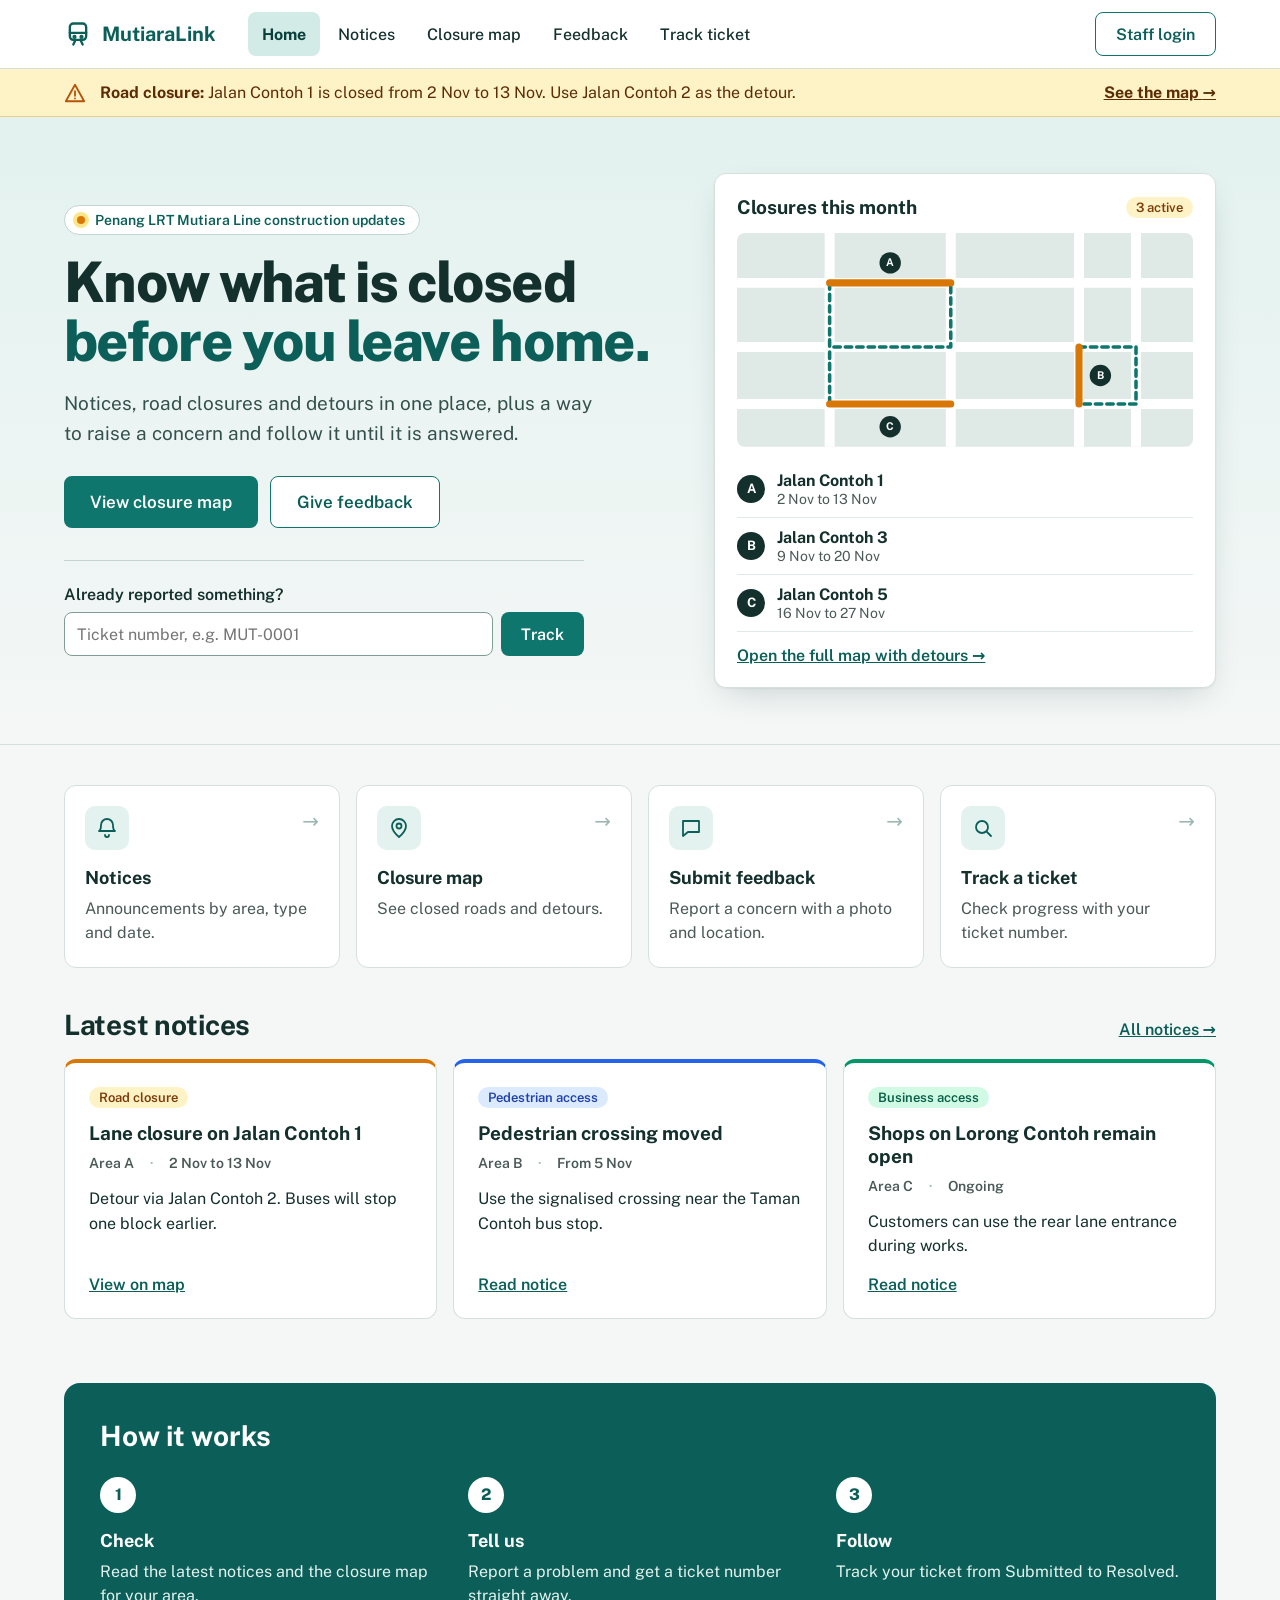
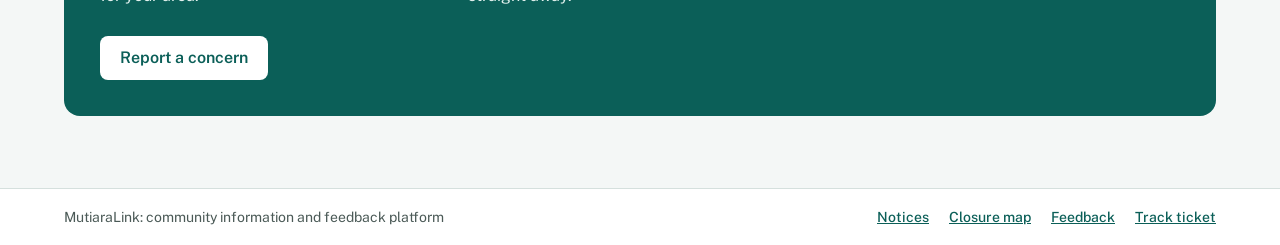
==== index.html @ e8b30cd2 "first commit" ====
<!doctype html>
<html lang="en">
<head>
<meta charset="utf-8">
<meta name="viewport" content="width=device-width, initial-scale=1">
<title>MutiaraLink Home</title>
<link rel="preconnect" href="https://fonts.googleapis.com">
<link href="https://fonts.googleapis.com/css2?family=Public+Sans:wght@400;500;600;700;800&display=swap" rel="stylesheet">
<link rel="stylesheet" href="css/style.css">
</head>
<body data-page="home">
<header class="top"><div class="bar">
<a class="brand" href="index.html"><svg width="28" height="28" viewBox="0 0 24 24" fill="none" stroke="#0b5f58" stroke-width="2" stroke-linecap="round" stroke-linejoin="round" aria-hidden="true"><rect x="5" y="3" width="14" height="14" rx="3"/><path d="M5 11h14"/><circle cx="9" cy="14.5" r=".8"/><circle cx="15" cy="14.5" r=".8"/><path d="M8 21l2-4M16 21l-2-4"/></svg><span>MutiaraLink</span></a>
<nav class="nav" aria-label="Main">
<a href="index.html" aria-current="page">Home</a>
<a href="notices.html">Notices</a>
<a href="map.html">Closure map</a>
<a href="feedback.html">Feedback</a>
<a href="track.html">Track ticket</a>
</nav>
<a class="btn ghost" href="dashboard.html">Staff login</a>
</div></header>

<div class="alert" role="region" aria-label="Urgent notice"><div class="wrap">
<svg class="alert-ico" width="22" height="22" viewBox="0 0 24 24" fill="none" stroke="currentColor" stroke-width="2" stroke-linecap="round" stroke-linejoin="round" aria-hidden="true"><path d="M12 3l10 18H2z"/><path d="M12 10v5M12 18v.01"/></svg>
<p><strong>Road closure:</strong> Jalan Contoh 1 is closed from 2 Nov to 13 Nov. Use Jalan Contoh 2 as the detour.</p>
<a href="map.html">See the map <span aria-hidden="true">→</span></a>
</div></div>

<section class="hero"><div class="wrap">
<div class="hero-text">
<p class="eyebrow"><span class="pulse" aria-hidden="true"></span>Penang LRT Mutiara Line construction updates</p>
<h1>Know what is closed <span>before you leave home.</span></h1>
<p class="lead">Notices, road closures and detours in one place, plus a way to raise a concern and follow it until it is answered.</p>
<div class="hero-cta">
<a class="btn lg" href="map.html">View closure map</a>
<a class="btn ghost lg" href="feedback.html">Give feedback</a>
</div>
<form class="qtrack" action="track.html" method="get">
<label for="q-tid">Already reported something?</label>
<div><input id="q-tid" name="tid" type="text" placeholder="Ticket number, e.g. MUT-0001" autocomplete="off"><button class="btn" type="submit">Track</button></div>
</form>
</div>

<aside class="card week" aria-labelledby="week-h">
<div class="week-head">
<h2 id="week-h">Closures this month</h2>
<span class="tag warn">3 active</span>
</div>
<svg viewBox="0 0 640 300" role="img" aria-label="Schematic map preview of three closed roads in Areas A, B and C" class="week-map">
<rect width="640" height="300" fill="#dfe9e6"/>
<path d="M0 70H640M0 160H640M0 240H640M130 0V300M300 0V300M480 0V300M560 0V300" stroke="#fff" stroke-width="14" fill="none"/>
<g fill="none" stroke-linecap="round" stroke-linejoin="round">
<path d="M130 70V160H300V70" stroke="#0f766e" stroke-width="5" stroke-dasharray="9 7"/>
<path d="M480 160H560V240H480" stroke="#0f766e" stroke-width="5" stroke-dasharray="9 7"/>
<path d="M130 240V160" stroke="#0f766e" stroke-width="5" stroke-dasharray="9 7"/>
<path d="M130 70H300M480 160V240M130 240H300" stroke="#d97706" stroke-width="10"/>
</g>
<g font-family="Public Sans, system-ui, sans-serif" font-size="15" font-weight="700" text-anchor="middle" fill="#fff">
<circle cx="215" cy="42" r="15" fill="#14302d"/><text x="215" y="47">A</text>
<circle cx="510" cy="200" r="15" fill="#14302d"/><text x="510" y="205">B</text>
<circle cx="215" cy="272" r="15" fill="#14302d"/><text x="215" y="277">C</text>
</g>
</svg>
<ul class="week-list">
<li><span class="area">A</span><span><strong>Jalan Contoh 1</strong><small>2 Nov to 13 Nov</small></span></li>
<li><span class="area">B</span><span><strong>Jalan Contoh 3</strong><small>9 Nov to 20 Nov</small></span></li>
<li><span class="area">C</span><span><strong>Jalan Contoh 5</strong><small>16 Nov to 27 Nov</small></span></li>
</ul>
<a class="week-link" href="map.html">Open the full map with detours <span aria-hidden="true">→</span></a>
</aside>
</div></section>

<section class="wrap quick" aria-label="Quick links">
<div class="grid4">
<a class="qcard" href="notices.html">
<span class="qico"><svg width="24" height="24" viewBox="0 0 24 24" fill="none" stroke="currentColor" stroke-width="1.8" stroke-linecap="round" stroke-linejoin="round" aria-hidden="true"><path d="M6 9a6 6 0 0112 0c0 5 2 6 2 6H4s2-1 2-6M10 19a2 2 0 004 0"/></svg></span>
<strong>Notices</strong>
<span>Announcements by area, type and date.</span>
<span class="go" aria-hidden="true">→</span>
</a>
<a class="qcard" href="map.html">
<span class="qico"><svg width="24" height="24" viewBox="0 0 24 24" fill="none" stroke="currentColor" stroke-width="1.8" stroke-linecap="round" stroke-linejoin="round" aria-hidden="true"><path d="M12 21s7-6 7-11a7 7 0 10-14 0c0 5 7 11 7 11z"/><circle cx="12" cy="10" r="2.5"/></svg></span>
<strong>Closure map</strong>
<span>See closed roads and detours.</span>
<span class="go" aria-hidden="true">→</span>
</a>
<a class="qcard" href="feedback.html">
<span class="qico"><svg width="24" height="24" viewBox="0 0 24 24" fill="none" stroke="currentColor" stroke-width="1.8" stroke-linecap="round" stroke-linejoin="round" aria-hidden="true"><path d="M4 5h16v11H9l-5 4z"/></svg></span>
<strong>Submit feedback</strong>
<span>Report a concern with a photo and location.</span>
<span class="go" aria-hidden="true">→</span>
</a>
<a class="qcard" href="track.html">
<span class="qico"><svg width="24" height="24" viewBox="0 0 24 24" fill="none" stroke="currentColor" stroke-width="1.8" stroke-linecap="round" stroke-linejoin="round" aria-hidden="true"><circle cx="11" cy="11" r="6"/><path d="M16 16l4 4"/></svg></span>
<strong>Track a ticket</strong>
<span>Check progress with your ticket number.</span>
<span class="go" aria-hidden="true">→</span>
</a>
</div>
</section>

<section class="wrap">
<div class="sec-head">
<h2>Latest notices</h2>
<a href="notices.html">All notices <span aria-hidden="true">→</span></a>
</div>
<div class="grid3">
<article class="card notice warn">
<span class="tag warn">Road closure</span>
<h3>Lane closure on Jalan Contoh 1</h3>
<p class="meta"><span>Area A</span><span>2 Nov to 13 Nov</span></p>
<p>Detour via Jalan Contoh 2. Buses will stop one block earlier.</p>
<a href="map.html">View on map</a>
</article>
<article class="card notice info">
<span class="tag info">Pedestrian access</span>
<h3>Pedestrian crossing moved</h3>
<p class="meta"><span>Area B</span><span>From 5 Nov</span></p>
<p>Use the signalised crossing near the Taman Contoh bus stop.</p>
<a href="notices.html">Read notice</a>
</article>
<article class="card notice ok">
<span class="tag ok">Business access</span>
<h3>Shops on Lorong Contoh remain open</h3>
<p class="meta"><span>Area C</span><span>Ongoing</span></p>
<p>Customers can use the rear lane entrance during works.</p>
<a href="notices.html">Read notice</a>
</article>
</div>
</section>

<section class="wrap">
<div class="how">
<h2>How it works</h2>
<ol>
<li><span class="num">1</span><strong>Check</strong><span>Read the latest notices and the closure map for your area.</span></li>
<li><span class="num">2</span><strong>Tell us</strong><span>Report a problem and get a ticket number straight away.</span></li>
<li><span class="num">3</span><strong>Follow</strong><span>Track your ticket from Submitted to Resolved.</span></li>
</ol>
<a class="btn light" href="feedback.html">Report a concern</a>
</div>
</section>

<footer class="foot"><div>
<span>MutiaraLink: community information and feedback platform</span>
<nav class="foot-nav" aria-label="Footer"><a href="notices.html">Notices</a><a href="map.html">Closure map</a><a href="feedback.html">Feedback</a><a href="track.html">Track ticket</a></nav>
</div></footer>
<script src="js/app.js"></script>
</body>
</html>
---- css/style.css ----
/* MutiaraLink prototype: shared styles (sample data only) */
body{margin:0;font-family:'Public Sans',system-ui,-apple-system,'Segoe UI',sans-serif;color:#14302d;background:#f4f7f6}
*{box-sizing:border-box}
a{color:#0b5f58}a:hover{color:#083f3b}
h1,h2,h3{line-height:1.2}

/* header and navigation */
.top{background:#fff;border-bottom:1px solid #d5e0dd}
.bar{max-width:1200px;margin:0 auto;padding:12px 24px;display:flex;flex-wrap:wrap;align-items:center;gap:8px 32px}
.brand{display:flex;align-items:center;gap:10px;font-weight:700;font-size:20px;color:#0b5f58;text-decoration:none}
.nav{display:flex;flex-wrap:wrap;gap:4px;flex:1}
.nav a{padding:0 14px;border-radius:8px;color:#14302d;text-decoration:none;font-weight:500;min-height:44px;display:inline-flex;align-items:center}
.nav a:hover{background:#e7f1ef}
.nav a[aria-current]{background:#d3ebe7;color:#083f3b;font-weight:700}

/* buttons */
.btn{display:inline-flex;align-items:center;justify-content:center;min-height:44px;padding:0 20px;border-radius:8px;background:#0f766e;color:#fff;font:inherit;font-weight:600;text-decoration:none;border:0;cursor:pointer}
.btn:hover{background:#0b5f58;color:#fff}
.btn.ghost{background:#fff;color:#0b5f58;border:1.5px solid #0f766e}
.btn.ghost:hover{background:#e7f1ef;color:#083f3b}

/* layout and cards */
.wrap{max-width:1200px;margin:0 auto;padding:32px 24px}
.card{background:#fff;border:1px solid #d5e0dd;border-radius:12px;padding:24px}
.grid4{display:grid;grid-template-columns:repeat(auto-fit,minmax(240px,1fr));gap:16px}
.grid3{display:grid;grid-template-columns:repeat(auto-fit,minmax(300px,1fr));gap:16px}
.grid2{display:grid;grid-template-columns:repeat(auto-fit,minmax(min(420px,100%),1fr));gap:16px}

/* tags */
.tag{display:inline-block;padding:3px 10px;border-radius:999px;font-size:13px;font-weight:600;white-space:nowrap}
.tag.warn{background:#fef3c7;color:#7c3a06}
.tag.info{background:#dbeafe;color:#1e40af}
.tag.ok{background:#d1fae5;color:#065f46}
.tag.grey{background:#e5e7eb;color:#1f2937}

/* filter chips and list items */
.chip{min-height:44px;padding:0 18px;border-radius:999px;border:1.5px solid #9db8b3;background:#fff;color:#14302d;font:inherit;font-weight:500;cursor:pointer}
.chip:hover{background:#e7f1ef}
.chip.on{background:#0f766e;border-color:#0f766e;color:#fff;font-weight:600}
.item{display:flex;flex-direction:column;gap:2px;text-align:left;width:100%;min-height:44px;padding:12px 14px;border-radius:10px;border:1.5px solid #c3d4d0;background:#fff;color:#14302d;font:inherit;cursor:pointer}
.item:hover{background:#eef6f4}
.item.on{border-color:#0f766e;background:#e3f2ef;box-shadow:inset 4px 0 0 #0f766e}

/* forms */
.row{display:flex;flex-wrap:wrap;gap:16px}
.field{display:flex;flex-direction:column;gap:6px;flex:1 1 240px;min-width:0}
.field label{font-weight:600}
.field input,.field select,.field textarea{width:100%;min-height:44px;padding:10px 12px;border:1.5px solid #7f9c97;border-radius:8px;background:#fff;color:#14302d;font:inherit}
.field textarea{min-height:130px;resize:vertical}
.field input:focus,.field select:focus,.field textarea:focus{outline:3px solid #99d5cd;border-color:#0f766e}
.hint{font-size:14px;color:#4b5a57}

/* ticket progress */
.step{flex:1 1 150px;min-width:0;display:flex;flex-direction:column;gap:10px}
.step .line{display:flex;align-items:center}
.step .rule{flex:1;height:4px;background:#0f766e;border-radius:2px}
.step .rule.off{background:#c3d4d0}
.dot{flex:none;width:32px;height:32px;border-radius:50%;display:flex;align-items:center;justify-content:center}
.dot.done{background:#0f766e}
.dot.now{background:#fff;border:5px solid #0f766e}
.dot.next{background:#e3ebe9;border:2px solid #9db8b3}

/* tables */
table{width:100%;border-collapse:collapse;min-width:560px}
th,td{padding:12px 10px;text-align:left;border-bottom:1px solid #e1e9e7;vertical-align:middle}
th{font-size:14px;color:#4b5a57;font-weight:600}
.sr-only{position:absolute;left:-9999px}

/* footer */
.foot{border-top:1px solid #d5e0dd;background:#fff;margin-top:40px}
.foot div{max-width:1200px;margin:0 auto;padding:20px 24px;font-size:14px;color:#4b5a57;display:flex;flex-wrap:wrap;gap:8px 24px}
[hidden]{display:none !important}

/* home page */
.btn.lg{min-height:52px;padding:0 26px;font-size:17px}
.btn.light{background:#fff;color:#0b5f58}
.btn.light:hover{background:#d3ebe7;color:#083f3b}
.alert{background:#fef3c7;border-bottom:1px solid #e8cf86;color:#5c2d05}
.alert .wrap{padding-top:12px;padding-bottom:12px;display:flex;flex-wrap:wrap;gap:8px 14px;align-items:center}
.alert-ico{flex:none;color:#b45309}
.alert p{margin:0;flex:1 1 300px;line-height:1.45}
.alert a{color:#5c2d05;font-weight:700;white-space:nowrap}
.hero{background:linear-gradient(180deg,#e3f2ef 0%,#f4f7f6 100%);border-bottom:1px solid #d5e0dd}
.hero .wrap{padding-top:56px;padding-bottom:56px;display:flex;flex-wrap:wrap;gap:48px;align-items:center}
.hero-text{flex:1 1 480px;min-width:0}
.eyebrow{display:inline-flex;align-items:center;gap:10px;margin:0 0 18px;padding:6px 14px 6px 12px;border-radius:999px;background:#fff;border:1px solid #c3d4d0;font-size:14px;font-weight:600;color:#0b5f58}
.pulse{width:8px;height:8px;border-radius:50%;background:#d97706;box-shadow:0 0 0 4px #fde68a}
.hero h1{margin:0 0 18px;font-size:clamp(34px,5.2vw,56px);line-height:1.06;letter-spacing:-0.03em;font-weight:800}
.hero h1 span{color:#0b5f58}
.lead{margin:0 0 28px;font-size:19px;line-height:1.55;color:#33504c;max-width:540px}
.hero-cta{display:flex;flex-wrap:wrap;gap:12px}
.qtrack{margin-top:32px;padding-top:24px;border-top:1px solid #c3d4d0;max-width:520px}
.qtrack label{display:block;font-weight:600;margin-bottom:8px}
.qtrack div{display:flex;gap:8px}
.qtrack input{flex:1;min-width:0;min-height:44px;padding:10px 12px;border:1.5px solid #7f9c97;border-radius:8px;background:#fff;color:#14302d;font:inherit}
.qtrack input:focus{outline:3px solid #99d5cd;border-color:#0f766e}
.week{flex:1 1 380px;min-width:0;padding:22px;box-shadow:0 1px 2px rgba(20,48,45,.06),0 12px 32px -12px rgba(20,48,45,.22)}
.week-head{display:flex;justify-content:space-between;align-items:center;gap:12px;margin-bottom:14px}
.week-head h2{margin:0;font-size:19px}
.week-map{display:block;width:100%;height:auto;border-radius:8px}
.week-list{list-style:none;margin:14px 0 0;padding:0}
.week-list li{display:flex;gap:12px;align-items:center;padding:10px 0;border-bottom:1px solid #e1e9e7}
.week-list strong,.week-list small{display:block}
.week-list small{color:#4b5a57;font-size:14px;margin-top:1px}
.area{flex:none;width:28px;height:28px;border-radius:50%;background:#14302d;color:#fff;font-size:13px;font-weight:700;display:flex;align-items:center;justify-content:center}
.week-link{display:inline-block;margin-top:14px;font-weight:600}
.quick{padding-top:40px;padding-bottom:8px}
.qcard{position:relative;display:flex;flex-direction:column;gap:6px;text-decoration:none;color:#4b5a57;line-height:1.5;background:#fff;border:1px solid #d5e0dd;border-radius:12px;padding:20px 20px 22px;transition:transform .15s,box-shadow .15s,border-color .15s}
.qcard strong{font-size:18px;color:#14302d;margin-top:8px}
.qcard:hover{border-color:#0f766e;color:#4b5a57;transform:translateY(-2px);box-shadow:0 10px 24px -12px rgba(20,48,45,.3)}
.qcard:focus-visible{outline:3px solid #99d5cd;outline-offset:2px}
.qico{width:44px;height:44px;border-radius:10px;background:#e3f2ef;color:#0b5f58;display:flex;align-items:center;justify-content:center}
.qcard:hover .qico{background:#0f766e;color:#fff}
.go{position:absolute;top:20px;right:20px;color:#9db8b3;font-size:20px;transition:transform .15s,color .15s}
.qcard:hover .go{color:#0f766e;transform:translateX(3px)}
.sec-head{display:flex;flex-wrap:wrap;justify-content:space-between;align-items:baseline;gap:8px;margin-bottom:18px}
.sec-head h2{margin:0;font-size:28px;letter-spacing:-0.01em}
.sec-head a{font-weight:600}
.notice{display:flex;flex-direction:column;border-top:4px solid #0f766e}
.notice.warn{border-top-color:#d97706}
.notice.info{border-top-color:#2563eb}
.notice.ok{border-top-color:#059669}
.notice .tag{align-self:flex-start}
.notice h3{margin:14px 0 8px;font-size:19px}
.notice p{margin:0 0 16px;line-height:1.55}
.notice .meta{display:flex;flex-wrap:wrap;gap:4px 16px;margin-bottom:12px;font-size:14px;font-weight:600;color:#4b5a57}
.notice .meta span+span::before{content:"·";margin-right:16px;color:#9db8b3}
.notice>a{margin-top:auto;font-weight:600}
.how{background:#0b5f58;color:#e3f2ef;border-radius:16px;padding:36px}
.how h2{margin:0 0 24px;font-size:28px;color:#fff}
.how ol{list-style:none;margin:0 0 28px;padding:0;display:grid;grid-template-columns:repeat(auto-fit,minmax(220px,1fr));gap:24px;counter-reset:none}
.how li{display:flex;flex-direction:column;gap:6px;line-height:1.5}
.how strong{font-size:18px;color:#fff}
.num{width:36px;height:36px;border-radius:50%;background:#fff;color:#0b5f58;font-weight:800;display:flex;align-items:center;justify-content:center;margin-bottom:8px}
.foot-nav{display:flex;flex-wrap:wrap;gap:8px 20px;margin-left:auto}
.foot-nav a{font-weight:500}
@media (max-width:600px){.hero .wrap{padding-top:36px;padding-bottom:36px}.how{padding:24px}.lead{font-size:17px}}
@media (prefers-reduced-motion:reduce){.qcard,.go{transition:none}.qcard:hover{transform:none}}
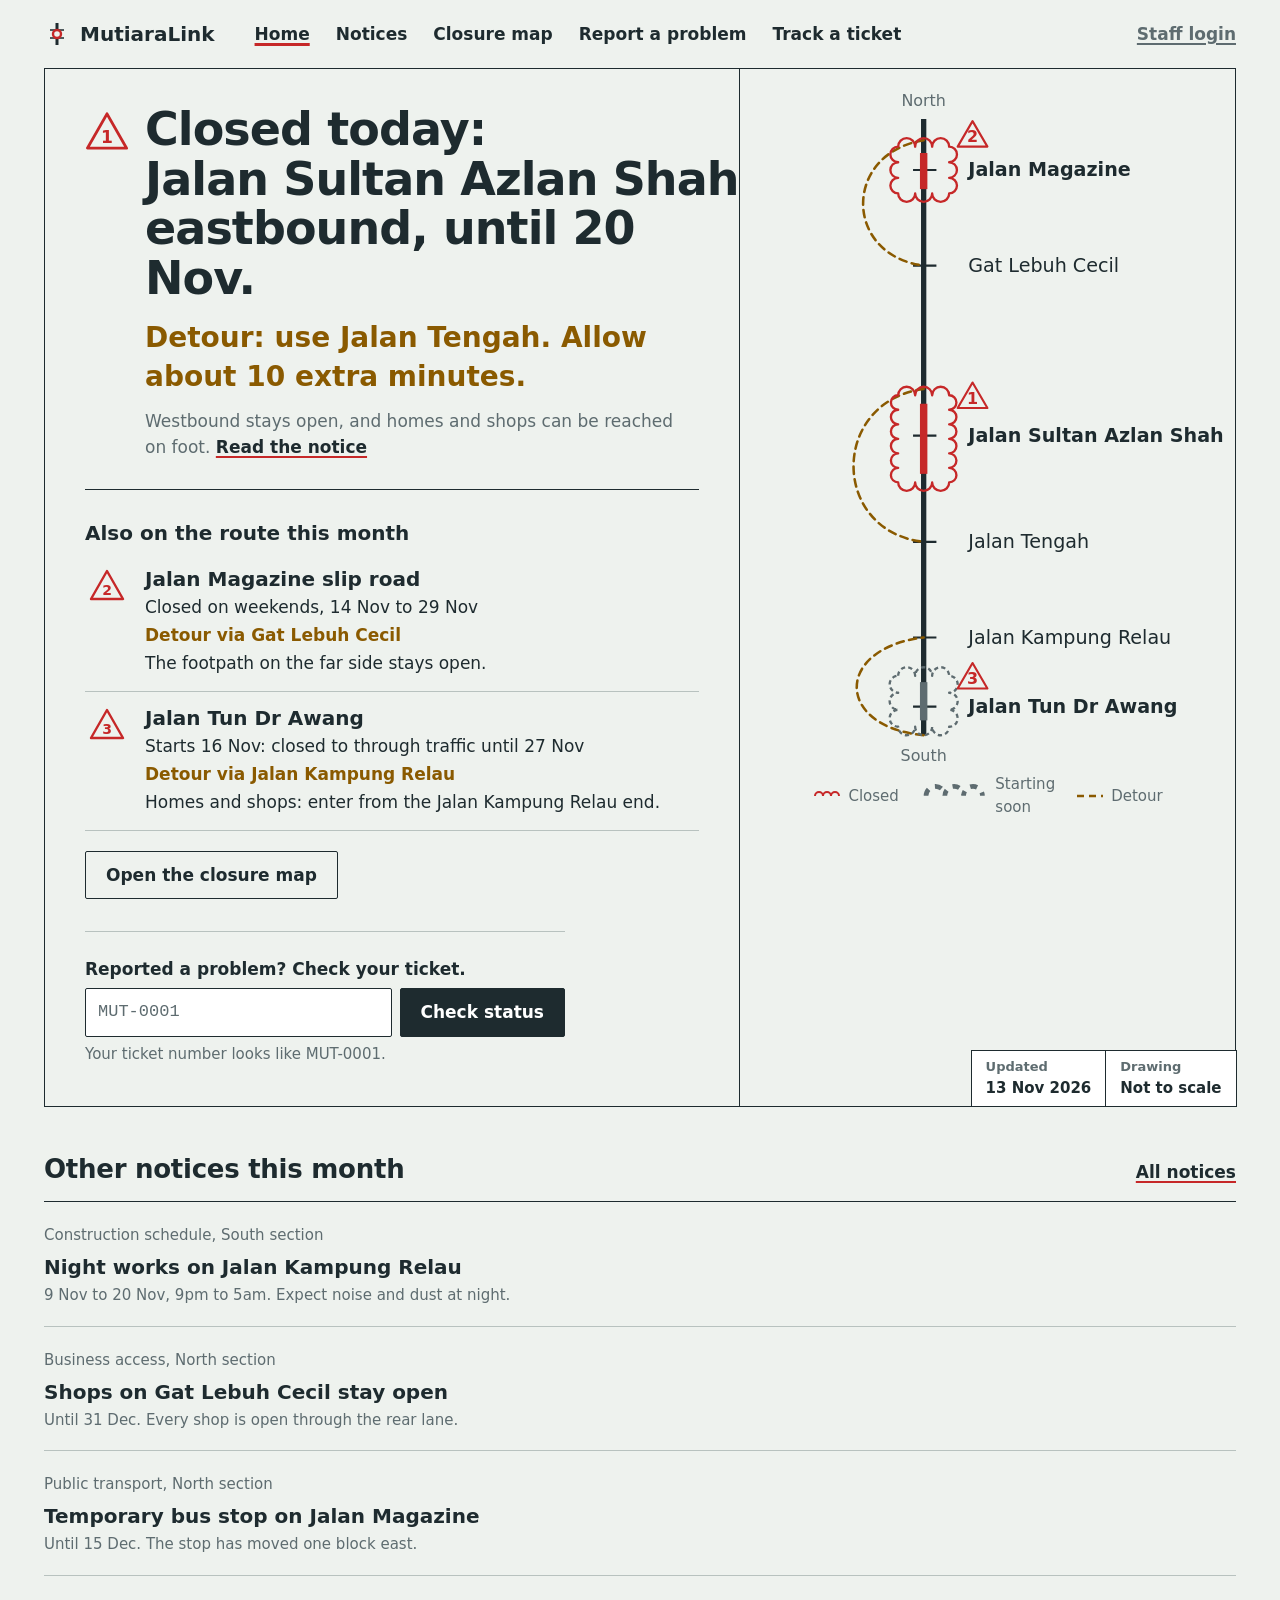
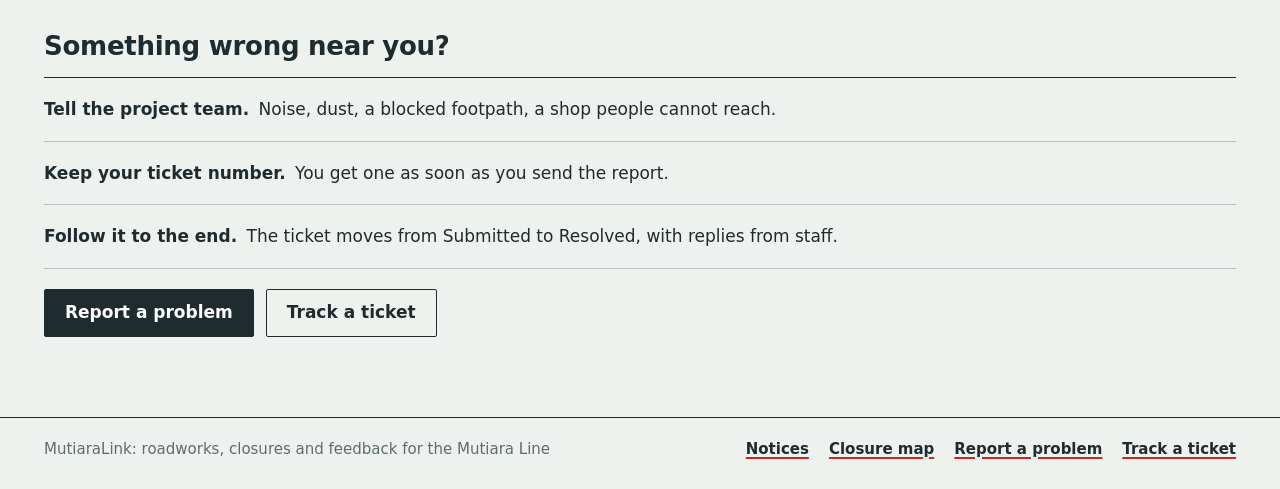
==== commit e6f0b45f: "Redesign: marked-up route drawing New visual system: the Mutiara Line route drawn as a vertical ink " ====
--- a/index.html
+++ b/index.html
@@ -3,149 +3,127 @@
 <head>
 <meta charset="utf-8">
 <meta name="viewport" content="width=device-width, initial-scale=1">
-<title>MutiaraLink Home</title>
-<link rel="preconnect" href="https://fonts.googleapis.com">
-<link href="https://fonts.googleapis.com/css2?family=Public+Sans:wght@400;500;600;700;800&display=swap" rel="stylesheet">
+<title>MutiaraLink: roadworks on the Mutiara Line route</title>
 <link rel="stylesheet" href="css/style.css">
 </head>
 <body data-page="home">
-<header class="top"><div class="bar">
-<a class="brand" href="index.html"><svg width="28" height="28" viewBox="0 0 24 24" fill="none" stroke="#0b5f58" stroke-width="2" stroke-linecap="round" stroke-linejoin="round" aria-hidden="true"><rect x="5" y="3" width="14" height="14" rx="3"/><path d="M5 11h14"/><circle cx="9" cy="14.5" r=".8"/><circle cx="15" cy="14.5" r=".8"/><path d="M8 21l2-4M16 21l-2-4"/></svg><span>MutiaraLink</span></a>
+<a class="skip" href="#main">Skip to content</a>
+<header class="top"><div class="wrap">
+<a class="brand" href="index.html"><svg width="26" height="26" viewBox="0 0 26 26" aria-hidden="true"><path d="M13 2v22" stroke="#1E2B2F" stroke-width="3"/><path d="M6 9h14M6 17h14" stroke="#1E2B2F" stroke-width="1.5"/><circle cx="13" cy="13" r="4" fill="#EEF2EE" stroke="#C62828" stroke-width="2.4"/></svg>MutiaraLink</a>
 <nav class="nav" aria-label="Main">
 <a href="index.html" aria-current="page">Home</a>
 <a href="notices.html">Notices</a>
 <a href="map.html">Closure map</a>
-<a href="feedback.html">Feedback</a>
-<a href="track.html">Track ticket</a>
+<a href="feedback.html">Report a problem</a>
+<a href="track.html">Track a ticket</a>
 </nav>
-<a class="btn ghost" href="dashboard.html">Staff login</a>
+<a class="staff" href="dashboard.html">Staff login</a>
 </div></header>
 
-<div class="alert" role="region" aria-label="Urgent notice"><div class="wrap">
-<svg class="alert-ico" width="22" height="22" viewBox="0 0 24 24" fill="none" stroke="currentColor" stroke-width="2" stroke-linecap="round" stroke-linejoin="round" aria-hidden="true"><path d="M12 3l10 18H2z"/><path d="M12 10v5M12 18v.01"/></svg>
-<p><strong>Road closure:</strong> Jalan Contoh 1 is closed from 2 Nov to 13 Nov. Use Jalan Contoh 2 as the detour.</p>
-<a href="map.html">See the map <span aria-hidden="true">→</span></a>
-</div></div>
+<main id="main" class="wrap">
+<div class="sheet">
+<div class="sheet-notes">
+<section class="answer" aria-labelledby="answer-h">
+<svg class="tri" viewBox="0 0 36 32" aria-hidden="true"><path d="M18 2L34 30H2z"/><text x="18" y="26" text-anchor="middle">1</text></svg>
+<div>
+<h1 id="answer-h">Closed today: <span class="nowrap">Jalan Sultan Azlan Shah</span> eastbound, until 20 Nov.</h1>
+<p class="detour">Detour: use Jalan Tengah. Allow about 10 extra minutes.</p>
+<p class="more">Westbound stays open, and homes and shops can be reached on foot. <a href="notice.html?id=1">Read the notice</a></p>
+</div>
+</section>
 
-<section class="hero"><div class="wrap">
-<div class="hero-text">
-<p class="eyebrow"><span class="pulse" aria-hidden="true"></span>Penang LRT Mutiara Line construction updates</p>
-<h1>Know what is closed <span>before you leave home.</span></h1>
-<p class="lead">Notices, road closures and detours in one place, plus a way to raise a concern and follow it until it is answered.</p>
-<div class="hero-cta">
-<a class="btn lg" href="map.html">View closure map</a>
-<a class="btn ghost lg" href="feedback.html">Give feedback</a>
-</div>
-<form class="qtrack" action="track.html" method="get">
-<label for="q-tid">Already reported something?</label>
-<div><input id="q-tid" name="tid" type="text" placeholder="Ticket number, e.g. MUT-0001" autocomplete="off"><button class="btn" type="submit">Track</button></div>
+<h2 class="notes-h">Also on the route this month</h2>
+<ol class="marks">
+<li><svg class="tri" viewBox="0 0 36 32" aria-hidden="true"><path d="M18 2L34 30H2z"/><text x="18" y="26" text-anchor="middle">2</text></svg><strong><a href="map.html?closure=2">Jalan Magazine slip road</a></strong><span>Closed on weekends, 14 Nov to 29 Nov</span><span class="via">Detour via Gat Lebuh Cecil</span><span class="access">The footpath on the far side stays open.</span></li>
+<li><svg class="tri" viewBox="0 0 36 32" aria-hidden="true"><path d="M18 2L34 30H2z"/><text x="18" y="26" text-anchor="middle">3</text></svg><strong><a href="map.html?closure=3">Jalan Tun Dr Awang</a></strong><span>Starts 16 Nov: closed to through traffic until 27 Nov</span><span class="via">Detour via Jalan Kampung Relau</span><span class="access">Homes and shops: enter from the Jalan Kampung Relau end.</span></li>
+</ol>
+<div class="to-map"><a class="btn btn-secondary" href="map.html">Open the closure map</a></div>
+
+<form class="inline-form" action="track.html" method="get">
+<label for="q-tid">Reported a problem? Check your ticket.</label>
+<div><input id="q-tid" class="ref" name="tid" type="text" placeholder="MUT-0001" autocomplete="off" spellcheck="false" aria-describedby="q-hint"><button class="btn" type="submit">Check status</button></div>
+<span class="hint" id="q-hint">Your ticket number looks like MUT-0001.</span>
 </form>
 </div>
 
-<aside class="card week" aria-labelledby="week-h">
-<div class="week-head">
-<h2 id="week-h">Closures this month</h2>
-<span class="tag warn">3 active</span>
+<figure class="sheet-drawing">
+<svg viewBox="0 0 420 640" role="group" aria-labelledby="dwg-t">
+<title id="dwg-t">Drawing of the route, north at the top, with each closure marked in red and its detour dashed</title>
+<g font-family="Atkinson Hyperlegible Next, system-ui, sans-serif" font-size="15" fill="#5E6C70" text-anchor="middle" aria-hidden="true"><text x="150" y="20">North</text><text x="150" y="636">South</text></g>
+<path d="M150 32V612" stroke="#1E2B2F" stroke-width="5"/>
+<g stroke="#1E2B2F" stroke-width="2"><path d="M140 80h22M140 170h22M140 330h22M140 430h22M140 520h22M140 585h22"/></g>
+<g font-family="Atkinson Hyperlegible Next, system-ui, sans-serif" font-size="18" fill="#1E2B2F" aria-hidden="true">
+<text x="192" y="86" font-weight="700">Jalan Magazine</text>
+<text x="192" y="176">Gat Lebuh Cecil</text>
+<text x="192" y="336" font-weight="700">Jalan Sultan Azlan Shah</text>
+<text x="192" y="436">Jalan Tengah</text>
+<text x="192" y="526">Jalan Kampung Relau</text>
+<text x="192" y="591" font-weight="700">Jalan Tun Dr Awang</text>
+</g>
+<a href="map.html?closure=1" aria-label="1: Jalan Sultan Azlan Shah, closed eastbound until 20 Nov, detour via Jalan Tengah">
+<g fill="none" stroke-linejoin="round">
+<path d="M150 300V366" stroke="#C62828" stroke-width="7"/>
+<path d="M150 286C62 298 62 420 150 430" stroke="#8A5A00" stroke-width="2.4" stroke-dasharray="7 5" stroke-linecap="round"/>
+<path class="cloud" stroke="#C62828" stroke-width="2.2" d="M126 292 a8 8 0 0 1 16 0 a8 8 0 0 1 16 0 a8 8 0 0 1 16 0 a6.835 6.835 0 0 1 0 13.67 a6.835 6.835 0 0 1 0 13.67 a6.835 6.835 0 0 1 0 13.67 a6.835 6.835 0 0 1 0 13.67 a6.835 6.835 0 0 1 0 13.67 a6.835 6.835 0 0 1 0 13.67 a8 8 0 0 1 -16 0 a8 8 0 0 1 -16 0 a8 8 0 0 1 -16 0 a6.835 6.835 0 0 1 0 -13.67 a6.835 6.835 0 0 1 0 -13.67 a6.835 6.835 0 0 1 0 -13.67 a6.835 6.835 0 0 1 0 -13.67 a6.835 6.835 0 0 1 0 -13.67 a6.835 6.835 0 0 1 0 -13.67z"/>
+<path d="M196 280l14 24h-28z" stroke="#C62828" stroke-width="2"/>
+</g>
+<text x="196" y="300" font-family="Atkinson Hyperlegible Next, system-ui, sans-serif" font-size="15" font-weight="800" fill="#C62828" text-anchor="middle">1</text>
+</a>
+<a href="map.html?closure=2" aria-label="2: Jalan Magazine slip road, closed on weekends, detour via Gat Lebuh Cecil">
+<g fill="none" stroke-linejoin="round">
+<path d="M150 64V98" stroke="#C62828" stroke-width="7"/>
+<path d="M150 52C74 64 74 160 150 170" stroke="#8A5A00" stroke-width="2.4" stroke-dasharray="7 5" stroke-linecap="round"/>
+<path class="cloud" stroke="#C62828" stroke-width="2.2" d="M126 58 a8 8 0 0 1 16 0 a8 8 0 0 1 16 0 a8 8 0 0 1 16 0 a7.335 7.335 0 0 1 0 14.67 a7.335 7.335 0 0 1 0 14.67 a7.335 7.335 0 0 1 0 14.67 a8 8 0 0 1 -16 0 a8 8 0 0 1 -16 0 a8 8 0 0 1 -16 0 a7.335 7.335 0 0 1 0 -14.67 a7.335 7.335 0 0 1 0 -14.67 a7.335 7.335 0 0 1 0 -14.67z"/>
+<path d="M196 34l14 24h-28z" stroke="#C62828" stroke-width="2"/>
+</g>
+<text x="196" y="54" font-family="Atkinson Hyperlegible Next, system-ui, sans-serif" font-size="15" font-weight="800" fill="#C62828" text-anchor="middle">2</text>
+</a>
+<a href="map.html?closure=3" aria-label="3: Jalan Tun Dr Awang, closed to through traffic from 16 Nov to 27 Nov, detour via Jalan Kampung Relau">
+<g class="dwg-closure is-upcoming" fill="none" stroke-linejoin="round">
+<path class="over" d="M150 562V598" stroke="#C62828" stroke-width="7"/>
+<path d="M150 612C66 604 66 530 150 520" stroke="#8A5A00" stroke-width="2.4" stroke-dasharray="7 5" stroke-linecap="round"/>
+<path class="cloud" stroke="#C62828" stroke-width="2.2" d="M126 556 a8 8 0 0 1 16 0 a8 8 0 0 1 16 0 a8 8 0 0 1 16 0 a8 8 0 0 1 0 16 a8 8 0 0 1 0 16 a8 8 0 0 1 0 16 a8 8 0 0 1 -16 0 a8 8 0 0 1 -16 0 a8 8 0 0 1 -16 0 a8 8 0 0 1 0 -16 a8 8 0 0 1 0 -16 a8 8 0 0 1 0 -16z"/>
+<path d="M196 544l14 24h-28z" stroke="#C62828" stroke-width="2"/>
+</g>
+<text x="196" y="564" font-family="Atkinson Hyperlegible Next, system-ui, sans-serif" font-size="15" font-weight="800" fill="#C62828" text-anchor="middle">3</text>
+</a>
+</svg>
+<figcaption class="legend">
+<span><svg width="30" height="16" viewBox="0 0 30 16" aria-hidden="true"><path d="M3 8 a4 4 0 0 1 8 0 a4 4 0 0 1 8 0 a4 4 0 0 1 8 0" fill="none" stroke="#C62828" stroke-width="2"/></svg>Closed</span>
+<span><svg width="30" height="16" viewBox="0 0 30 16" aria-hidden="true"><path d="M3 8 a4 4 0 0 1 8 0 a4 4 0 0 1 8 0 a4 4 0 0 1 8 0" fill="none" stroke="#5E6C70" stroke-width="2" stroke-dasharray="3 3"/></svg>Starting soon</span>
+<span><svg width="30" height="16" viewBox="0 0 30 16" aria-hidden="true"><path d="M2 8H28" stroke="#8A5A00" stroke-width="2.4" stroke-dasharray="7 5"/></svg>Detour</span>
+</figcaption>
+</figure>
+
+<dl class="titleblock">
+<div><dt>Updated</dt><dd>13 Nov 2026</dd></div>
+<div><dt>Drawing</dt><dd>Not to scale</dd></div>
+</dl>
 </div>
-<svg viewBox="0 0 640 300" role="img" aria-label="Schematic map preview of three closed roads in Areas A, B and C" class="week-map">
-<rect width="640" height="300" fill="#dfe9e6"/>
-<path d="M0 70H640M0 160H640M0 240H640M130 0V300M300 0V300M480 0V300M560 0V300" stroke="#fff" stroke-width="14" fill="none"/>
-<g fill="none" stroke-linecap="round" stroke-linejoin="round">
-<path d="M130 70V160H300V70" stroke="#0f766e" stroke-width="5" stroke-dasharray="9 7"/>
-<path d="M480 160H560V240H480" stroke="#0f766e" stroke-width="5" stroke-dasharray="9 7"/>
-<path d="M130 240V160" stroke="#0f766e" stroke-width="5" stroke-dasharray="9 7"/>
-<path d="M130 70H300M480 160V240M130 240H300" stroke="#d97706" stroke-width="10"/>
-</g>
-<g font-family="Public Sans, system-ui, sans-serif" font-size="15" font-weight="700" text-anchor="middle" fill="#fff">
-<circle cx="215" cy="42" r="15" fill="#14302d"/><text x="215" y="47">A</text>
-<circle cx="510" cy="200" r="15" fill="#14302d"/><text x="510" y="205">B</text>
-<circle cx="215" cy="272" r="15" fill="#14302d"/><text x="215" y="277">C</text>
-</g>
-</svg>
-<ul class="week-list">
-<li><span class="area">A</span><span><strong>Jalan Contoh 1</strong><small>2 Nov to 13 Nov</small></span></li>
-<li><span class="area">B</span><span><strong>Jalan Contoh 3</strong><small>9 Nov to 20 Nov</small></span></li>
-<li><span class="area">C</span><span><strong>Jalan Contoh 5</strong><small>16 Nov to 27 Nov</small></span></li>
+
+<section class="section" aria-labelledby="latest-h">
+<div class="section-head"><h2 id="latest-h">Other notices this month</h2><a href="notices.html">All notices</a></div>
+<ul class="rows">
+<li><p class="meta">Construction schedule, South section</p><h3><a href="notice.html?id=4">Night works on Jalan Kampung Relau</a></h3><p class="meta">9 Nov to 20 Nov, 9pm to 5am. Expect noise and dust at night.</p></li>
+<li><p class="meta">Business access, North section</p><h3><a href="notice.html?id=3">Shops on Gat Lebuh Cecil stay open</a></h3><p class="meta">Until 31 Dec. Every shop is open through the rear lane.</p></li>
+<li><p class="meta">Public transport, North section</p><h3><a href="notice.html?id=5">Temporary bus stop on Jalan Magazine</a></h3><p class="meta">Until 15 Dec. The stop has moved one block east.</p></li>
 </ul>
-<a class="week-link" href="map.html">Open the full map with detours <span aria-hidden="true">→</span></a>
-</aside>
-</div></section>
-
-<section class="wrap quick" aria-label="Quick links">
-<div class="grid4">
-<a class="qcard" href="notices.html">
-<span class="qico"><svg width="24" height="24" viewBox="0 0 24 24" fill="none" stroke="currentColor" stroke-width="1.8" stroke-linecap="round" stroke-linejoin="round" aria-hidden="true"><path d="M6 9a6 6 0 0112 0c0 5 2 6 2 6H4s2-1 2-6M10 19a2 2 0 004 0"/></svg></span>
-<strong>Notices</strong>
-<span>Announcements by area, type and date.</span>
-<span class="go" aria-hidden="true">→</span>
-</a>
-<a class="qcard" href="map.html">
-<span class="qico"><svg width="24" height="24" viewBox="0 0 24 24" fill="none" stroke="currentColor" stroke-width="1.8" stroke-linecap="round" stroke-linejoin="round" aria-hidden="true"><path d="M12 21s7-6 7-11a7 7 0 10-14 0c0 5 7 11 7 11z"/><circle cx="12" cy="10" r="2.5"/></svg></span>
-<strong>Closure map</strong>
-<span>See closed roads and detours.</span>
-<span class="go" aria-hidden="true">→</span>
-</a>
-<a class="qcard" href="feedback.html">
-<span class="qico"><svg width="24" height="24" viewBox="0 0 24 24" fill="none" stroke="currentColor" stroke-width="1.8" stroke-linecap="round" stroke-linejoin="round" aria-hidden="true"><path d="M4 5h16v11H9l-5 4z"/></svg></span>
-<strong>Submit feedback</strong>
-<span>Report a concern with a photo and location.</span>
-<span class="go" aria-hidden="true">→</span>
-</a>
-<a class="qcard" href="track.html">
-<span class="qico"><svg width="24" height="24" viewBox="0 0 24 24" fill="none" stroke="currentColor" stroke-width="1.8" stroke-linecap="round" stroke-linejoin="round" aria-hidden="true"><circle cx="11" cy="11" r="6"/><path d="M16 16l4 4"/></svg></span>
-<strong>Track a ticket</strong>
-<span>Check progress with your ticket number.</span>
-<span class="go" aria-hidden="true">→</span>
-</a>
-</div>
 </section>
 
-<section class="wrap">
-<div class="sec-head">
-<h2>Latest notices</h2>
-<a href="notices.html">All notices <span aria-hidden="true">→</span></a>
-</div>
-<div class="grid3">
-<article class="card notice warn">
-<span class="tag warn">Road closure</span>
-<h3>Lane closure on Jalan Contoh 1</h3>
-<p class="meta"><span>Area A</span><span>2 Nov to 13 Nov</span></p>
-<p>Detour via Jalan Contoh 2. Buses will stop one block earlier.</p>
-<a href="map.html">View on map</a>
-</article>
-<article class="card notice info">
-<span class="tag info">Pedestrian access</span>
-<h3>Pedestrian crossing moved</h3>
-<p class="meta"><span>Area B</span><span>From 5 Nov</span></p>
-<p>Use the signalised crossing near the Taman Contoh bus stop.</p>
-<a href="notices.html">Read notice</a>
-</article>
-<article class="card notice ok">
-<span class="tag ok">Business access</span>
-<h3>Shops on Lorong Contoh remain open</h3>
-<p class="meta"><span>Area C</span><span>Ongoing</span></p>
-<p>Customers can use the rear lane entrance during works.</p>
-<a href="notices.html">Read notice</a>
-</article>
-</div>
+<section class="section" aria-labelledby="report-h">
+<div class="section-head"><h2 id="report-h">Something wrong near you?</h2></div>
+<ul class="rows steps">
+<li><strong>Tell the project team.</strong> Noise, dust, a blocked footpath, a shop people cannot reach.</li>
+<li><strong>Keep your ticket number.</strong> You get one as soon as you send the report.</li>
+<li><strong>Follow it to the end.</strong> The ticket moves from Submitted to Resolved, with replies from staff.</li>
+</ul>
+<div class="actions" style="margin-top:20px"><a class="btn" href="feedback.html">Report a problem</a><a class="btn btn-secondary" href="track.html">Track a ticket</a></div>
 </section>
+</main>
 
-<section class="wrap">
-<div class="how">
-<h2>How it works</h2>
-<ol>
-<li><span class="num">1</span><strong>Check</strong><span>Read the latest notices and the closure map for your area.</span></li>
-<li><span class="num">2</span><strong>Tell us</strong><span>Report a problem and get a ticket number straight away.</span></li>
-<li><span class="num">3</span><strong>Follow</strong><span>Track your ticket from Submitted to Resolved.</span></li>
-</ol>
-<a class="btn light" href="feedback.html">Report a concern</a>
-</div>
-</section>
-
-<footer class="foot"><div>
-<span>MutiaraLink: community information and feedback platform</span>
-<nav class="foot-nav" aria-label="Footer"><a href="notices.html">Notices</a><a href="map.html">Closure map</a><a href="feedback.html">Feedback</a><a href="track.html">Track ticket</a></nav>
+<footer class="foot"><div class="wrap">
+<span>MutiaraLink: roadworks, closures and feedback for the Mutiara Line</span>
+<nav aria-label="Footer"><a href="notices.html">Notices</a><a href="map.html">Closure map</a><a href="feedback.html">Report a problem</a><a href="track.html">Track a ticket</a></nav>
 </div></footer>
-<script src="js/app.js"></script>
 </body>
 </html>
--- a/css/style.css
+++ b/css/style.css
@@ -1,138 +1,368 @@
-/* MutiaraLink prototype: shared styles (sample data only) */
-body{margin:0;font-family:'Public Sans',system-ui,-apple-system,'Segoe UI',sans-serif;color:#14302d;background:#f4f7f6}
-*{box-sizing:border-box}
-a{color:#0b5f58}a:hover{color:#083f3b}
-h1,h2,h3{line-height:1.2}
-
-/* header and navigation */
-.top{background:#fff;border-bottom:1px solid #d5e0dd}
-.bar{max-width:1200px;margin:0 auto;padding:12px 24px;display:flex;flex-wrap:wrap;align-items:center;gap:8px 32px}
-.brand{display:flex;align-items:center;gap:10px;font-weight:700;font-size:20px;color:#0b5f58;text-decoration:none}
-.nav{display:flex;flex-wrap:wrap;gap:4px;flex:1}
-.nav a{padding:0 14px;border-radius:8px;color:#14302d;text-decoration:none;font-weight:500;min-height:44px;display:inline-flex;align-items:center}
-.nav a:hover{background:#e7f1ef}
-.nav a[aria-current]{background:#d3ebe7;color:#083f3b;font-weight:700}
-
-/* buttons */
-.btn{display:inline-flex;align-items:center;justify-content:center;min-height:44px;padding:0 20px;border-radius:8px;background:#0f766e;color:#fff;font:inherit;font-weight:600;text-decoration:none;border:0;cursor:pointer}
-.btn:hover{background:#0b5f58;color:#fff}
-.btn.ghost{background:#fff;color:#0b5f58;border:1.5px solid #0f766e}
-.btn.ghost:hover{background:#e7f1ef;color:#083f3b}
-
-/* layout and cards */
-.wrap{max-width:1200px;margin:0 auto;padding:32px 24px}
-.card{background:#fff;border:1px solid #d5e0dd;border-radius:12px;padding:24px}
-.grid4{display:grid;grid-template-columns:repeat(auto-fit,minmax(240px,1fr));gap:16px}
-.grid3{display:grid;grid-template-columns:repeat(auto-fit,minmax(300px,1fr));gap:16px}
-.grid2{display:grid;grid-template-columns:repeat(auto-fit,minmax(min(420px,100%),1fr));gap:16px}
-
-/* tags */
-.tag{display:inline-block;padding:3px 10px;border-radius:999px;font-size:13px;font-weight:600;white-space:nowrap}
-.tag.warn{background:#fef3c7;color:#7c3a06}
-.tag.info{background:#dbeafe;color:#1e40af}
-.tag.ok{background:#d1fae5;color:#065f46}
-.tag.grey{background:#e5e7eb;color:#1f2937}
-
-/* filter chips and list items */
-.chip{min-height:44px;padding:0 18px;border-radius:999px;border:1.5px solid #9db8b3;background:#fff;color:#14302d;font:inherit;font-weight:500;cursor:pointer}
-.chip:hover{background:#e7f1ef}
-.chip.on{background:#0f766e;border-color:#0f766e;color:#fff;font-weight:600}
-.item{display:flex;flex-direction:column;gap:2px;text-align:left;width:100%;min-height:44px;padding:12px 14px;border-radius:10px;border:1.5px solid #c3d4d0;background:#fff;color:#14302d;font:inherit;cursor:pointer}
-.item:hover{background:#eef6f4}
-.item.on{border-color:#0f766e;background:#e3f2ef;box-shadow:inset 4px 0 0 #0f766e}
-
-/* forms */
-.row{display:flex;flex-wrap:wrap;gap:16px}
+/* MutiaraLink: shared styles. Design system: see DESIGN.md ("The marked-up route drawing"). */
+
+@font-face{font-family:"Atkinson Hyperlegible Next";src:url(../fonts/atkinson-hyperlegible-next-400.woff2) format("woff2");font-weight:400;font-style:normal;font-display:swap}
+@font-face{font-family:"Atkinson Hyperlegible Next";src:url(../fonts/atkinson-hyperlegible-next-700.woff2) format("woff2");font-weight:700;font-style:normal;font-display:swap}
+@font-face{font-family:"Atkinson Hyperlegible Next";src:url(../fonts/atkinson-hyperlegible-next-800.woff2) format("woff2");font-weight:800;font-style:normal;font-display:swap}
+@font-face{font-family:"Atkinson Hyperlegible Mono";src:url(../fonts/atkinson-hyperlegible-mono-400.woff2) format("woff2");font-weight:400;font-style:normal;font-display:swap}
+@font-face{font-family:"Atkinson Hyperlegible Mono";src:url(../fonts/atkinson-hyperlegible-mono-600.woff2) format("woff2");font-weight:600;font-style:normal;font-display:swap}
+
+:root{
+  --tracing:#EEF2EE;
+  --ink:#1E2B2F;
+  --red:#C62828;
+  --pencil:#5E6C70;
+  --ochre:#8A5A00;
+  --white:#FFFFFF;
+  --rule:#B8C2BF;
+  --green:#2E6B3F;
+  --sans:"Atkinson Hyperlegible Next",system-ui,-apple-system,"Segoe UI",sans-serif;
+  --mono:"Atkinson Hyperlegible Mono",ui-monospace,"Cascadia Mono",Consolas,monospace;
+}
+
+*,*::before,*::after{box-sizing:border-box}
+html{-webkit-text-size-adjust:100%;scrollbar-color:var(--pencil) var(--tracing)}
+body{margin:0;background:var(--tracing);color:var(--ink);font:400 17px/1.55 var(--sans);font-variant-numeric:tabular-nums}
+::selection{background:var(--red);color:var(--white)}
+h1,h2,h3{margin:0;text-wrap:balance}
+p,li,dd{text-wrap:pretty}
+a{color:var(--ink);text-decoration:underline;text-decoration-color:var(--red);text-decoration-thickness:2px;text-underline-offset:3px}
+a:hover{color:var(--red)}
+:focus-visible{outline:3px solid var(--red);outline-offset:3px}
+input,select,textarea,button{font:inherit;color:inherit;caret-color:var(--red)}
+[hidden]{display:none !important}
+.sr-only{position:absolute;width:1px;height:1px;margin:-1px;padding:0;overflow:hidden;clip:rect(0 0 0 0);white-space:nowrap;border:0}
+.skip{position:absolute;left:16px;top:-100px;z-index:10;background:var(--ink);color:var(--white);padding:10px 16px;font-weight:700}
+.skip:focus{top:8px}
+.skip:hover{color:var(--white)}
+
+.wrap{max-width:1240px;margin:0 auto;padding:0 24px}
+.mono{font-family:var(--mono);font-weight:600;letter-spacing:.01em}
+
+/* ---------- header ---------- */
+.top .wrap{display:flex;flex-wrap:wrap;align-items:center;gap:4px 28px;min-height:68px}
+.brand{display:flex;align-items:center;gap:10px;color:var(--ink);text-decoration:none;font-weight:800;font-size:20px;min-height:44px}
+.brand:hover{color:var(--ink)}
+.brand svg{flex:none}
+.nav{display:flex;flex-wrap:wrap;gap:2px;flex:1}
+.nav a{display:inline-flex;align-items:center;min-height:44px;padding:0 12px;text-decoration:none;font-weight:700}
+.nav a:hover{color:var(--ink);text-decoration:underline;text-decoration-color:var(--red)}
+.nav a[aria-current]{text-decoration:underline;text-decoration-color:var(--red);text-decoration-thickness:3px}
+.staff{display:inline-flex;align-items:center;min-height:44px;color:var(--pencil);font-weight:700;text-decoration-color:var(--pencil)}
+.signed{display:flex;flex-wrap:wrap;align-items:center;gap:4px 16px;color:var(--pencil);font-size:15px}
+
+/* ---------- page head ---------- */
+.page-head{padding-top:40px;padding-bottom:28px}
+.page-head h1,.display{font-size:clamp(34px,4.4vw,54px);line-height:1.04;font-weight:800;letter-spacing:-.02em;max-width:20ch}
+.lead{margin:12px 0 0;max-width:60ch;color:var(--pencil);font-size:19px}
+.section{padding-top:40px;padding-bottom:16px}
+.section-head{display:flex;flex-wrap:wrap;justify-content:space-between;align-items:baseline;gap:6px 24px;margin-bottom:16px}
+.section-head h2,h2.headline{font-size:26px;line-height:1.15;font-weight:800;letter-spacing:-.01em}
+.section-head a{font-weight:700}
+
+/* ---------- buttons ---------- */
+.btn{display:inline-flex;align-items:center;justify-content:center;gap:8px;min-height:48px;padding:0 20px;border:1.5px solid var(--ink);border-radius:2px;background:var(--ink);color:var(--white);font-weight:700;text-decoration:none;cursor:pointer;transition:background-color .15s ease-out,border-color .15s ease-out}
+.btn:hover{background:var(--red);border-color:var(--red);color:var(--white)}
+.btn-secondary{background:transparent;color:var(--ink)}
+.btn-secondary:hover{background:var(--white);border-color:var(--ink);color:var(--ink)}
+.actions{display:flex;flex-wrap:wrap;gap:12px}
+
+/* ---------- forms ---------- */
+.row{display:flex;flex-wrap:wrap;gap:16px 20px}
 .field{display:flex;flex-direction:column;gap:6px;flex:1 1 240px;min-width:0}
-.field label{font-weight:600}
-.field input,.field select,.field textarea{width:100%;min-height:44px;padding:10px 12px;border:1.5px solid #7f9c97;border-radius:8px;background:#fff;color:#14302d;font:inherit}
+.field label,.label{font-weight:700}
+.field input,.field select,.field textarea,.inline-form input{width:100%;min-height:48px;padding:10px 12px;border:1.5px solid var(--ink);border-radius:2px;background:var(--white);color:var(--ink)}
 .field textarea{min-height:130px;resize:vertical}
-.field input:focus,.field select:focus,.field textarea:focus{outline:3px solid #99d5cd;border-color:#0f766e}
-.hint{font-size:14px;color:#4b5a57}
-
-/* ticket progress */
-.step{flex:1 1 150px;min-width:0;display:flex;flex-direction:column;gap:10px}
-.step .line{display:flex;align-items:center}
-.step .rule{flex:1;height:4px;background:#0f766e;border-radius:2px}
-.step .rule.off{background:#c3d4d0}
-.dot{flex:none;width:32px;height:32px;border-radius:50%;display:flex;align-items:center;justify-content:center}
-.dot.done{background:#0f766e}
-.dot.now{background:#fff;border:5px solid #0f766e}
-.dot.next{background:#e3ebe9;border:2px solid #9db8b3}
-
-/* tables */
-table{width:100%;border-collapse:collapse;min-width:560px}
-th,td{padding:12px 10px;text-align:left;border-bottom:1px solid #e1e9e7;vertical-align:middle}
-th{font-size:14px;color:#4b5a57;font-weight:600}
-.sr-only{position:absolute;left:-9999px}
-
-/* footer */
-.foot{border-top:1px solid #d5e0dd;background:#fff;margin-top:40px}
-.foot div{max-width:1200px;margin:0 auto;padding:20px 24px;font-size:14px;color:#4b5a57;display:flex;flex-wrap:wrap;gap:8px 24px}
-[hidden]{display:none !important}
-
-/* home page */
-.btn.lg{min-height:52px;padding:0 26px;font-size:17px}
-.btn.light{background:#fff;color:#0b5f58}
-.btn.light:hover{background:#d3ebe7;color:#083f3b}
-.alert{background:#fef3c7;border-bottom:1px solid #e8cf86;color:#5c2d05}
-.alert .wrap{padding-top:12px;padding-bottom:12px;display:flex;flex-wrap:wrap;gap:8px 14px;align-items:center}
-.alert-ico{flex:none;color:#b45309}
-.alert p{margin:0;flex:1 1 300px;line-height:1.45}
-.alert a{color:#5c2d05;font-weight:700;white-space:nowrap}
-.hero{background:linear-gradient(180deg,#e3f2ef 0%,#f4f7f6 100%);border-bottom:1px solid #d5e0dd}
-.hero .wrap{padding-top:56px;padding-bottom:56px;display:flex;flex-wrap:wrap;gap:48px;align-items:center}
-.hero-text{flex:1 1 480px;min-width:0}
-.eyebrow{display:inline-flex;align-items:center;gap:10px;margin:0 0 18px;padding:6px 14px 6px 12px;border-radius:999px;background:#fff;border:1px solid #c3d4d0;font-size:14px;font-weight:600;color:#0b5f58}
-.pulse{width:8px;height:8px;border-radius:50%;background:#d97706;box-shadow:0 0 0 4px #fde68a}
-.hero h1{margin:0 0 18px;font-size:clamp(34px,5.2vw,56px);line-height:1.06;letter-spacing:-0.03em;font-weight:800}
-.hero h1 span{color:#0b5f58}
-.lead{margin:0 0 28px;font-size:19px;line-height:1.55;color:#33504c;max-width:540px}
-.hero-cta{display:flex;flex-wrap:wrap;gap:12px}
-.qtrack{margin-top:32px;padding-top:24px;border-top:1px solid #c3d4d0;max-width:520px}
-.qtrack label{display:block;font-weight:600;margin-bottom:8px}
-.qtrack div{display:flex;gap:8px}
-.qtrack input{flex:1;min-width:0;min-height:44px;padding:10px 12px;border:1.5px solid #7f9c97;border-radius:8px;background:#fff;color:#14302d;font:inherit}
-.qtrack input:focus{outline:3px solid #99d5cd;border-color:#0f766e}
-.week{flex:1 1 380px;min-width:0;padding:22px;box-shadow:0 1px 2px rgba(20,48,45,.06),0 12px 32px -12px rgba(20,48,45,.22)}
-.week-head{display:flex;justify-content:space-between;align-items:center;gap:12px;margin-bottom:14px}
-.week-head h2{margin:0;font-size:19px}
-.week-map{display:block;width:100%;height:auto;border-radius:8px}
-.week-list{list-style:none;margin:14px 0 0;padding:0}
-.week-list li{display:flex;gap:12px;align-items:center;padding:10px 0;border-bottom:1px solid #e1e9e7}
-.week-list strong,.week-list small{display:block}
-.week-list small{color:#4b5a57;font-size:14px;margin-top:1px}
-.area{flex:none;width:28px;height:28px;border-radius:50%;background:#14302d;color:#fff;font-size:13px;font-weight:700;display:flex;align-items:center;justify-content:center}
-.week-link{display:inline-block;margin-top:14px;font-weight:600}
-.quick{padding-top:40px;padding-bottom:8px}
-.qcard{position:relative;display:flex;flex-direction:column;gap:6px;text-decoration:none;color:#4b5a57;line-height:1.5;background:#fff;border:1px solid #d5e0dd;border-radius:12px;padding:20px 20px 22px;transition:transform .15s,box-shadow .15s,border-color .15s}
-.qcard strong{font-size:18px;color:#14302d;margin-top:8px}
-.qcard:hover{border-color:#0f766e;color:#4b5a57;transform:translateY(-2px);box-shadow:0 10px 24px -12px rgba(20,48,45,.3)}
-.qcard:focus-visible{outline:3px solid #99d5cd;outline-offset:2px}
-.qico{width:44px;height:44px;border-radius:10px;background:#e3f2ef;color:#0b5f58;display:flex;align-items:center;justify-content:center}
-.qcard:hover .qico{background:#0f766e;color:#fff}
-.go{position:absolute;top:20px;right:20px;color:#9db8b3;font-size:20px;transition:transform .15s,color .15s}
-.qcard:hover .go{color:#0f766e;transform:translateX(3px)}
-.sec-head{display:flex;flex-wrap:wrap;justify-content:space-between;align-items:baseline;gap:8px;margin-bottom:18px}
-.sec-head h2{margin:0;font-size:28px;letter-spacing:-0.01em}
-.sec-head a{font-weight:600}
-.notice{display:flex;flex-direction:column;border-top:4px solid #0f766e}
-.notice.warn{border-top-color:#d97706}
-.notice.info{border-top-color:#2563eb}
-.notice.ok{border-top-color:#059669}
-.notice .tag{align-self:flex-start}
-.notice h3{margin:14px 0 8px;font-size:19px}
-.notice p{margin:0 0 16px;line-height:1.55}
-.notice .meta{display:flex;flex-wrap:wrap;gap:4px 16px;margin-bottom:12px;font-size:14px;font-weight:600;color:#4b5a57}
-.notice .meta span+span::before{content:"·";margin-right:16px;color:#9db8b3}
-.notice>a{margin-top:auto;font-weight:600}
-.how{background:#0b5f58;color:#e3f2ef;border-radius:16px;padding:36px}
-.how h2{margin:0 0 24px;font-size:28px;color:#fff}
-.how ol{list-style:none;margin:0 0 28px;padding:0;display:grid;grid-template-columns:repeat(auto-fit,minmax(220px,1fr));gap:24px;counter-reset:none}
-.how li{display:flex;flex-direction:column;gap:6px;line-height:1.5}
-.how strong{font-size:18px;color:#fff}
-.num{width:36px;height:36px;border-radius:50%;background:#fff;color:#0b5f58;font-weight:800;display:flex;align-items:center;justify-content:center;margin-bottom:8px}
-.foot-nav{display:flex;flex-wrap:wrap;gap:8px 20px;margin-left:auto}
-.foot-nav a{font-weight:500}
-@media (max-width:600px){.hero .wrap{padding-top:36px;padding-bottom:36px}.how{padding:24px}.lead{font-size:17px}}
-@media (prefers-reduced-motion:reduce){.qcard,.go{transition:none}.qcard:hover{transform:none}}
+.field input[type=file]{padding:9px 10px}
+.field input::placeholder,.field textarea::placeholder,.inline-form input::placeholder{color:var(--pencil)}
+.field input:focus-visible,.field select:focus-visible,.field textarea:focus-visible,.inline-form input:focus-visible{outline:3px solid var(--red);outline-offset:1px}
+.hint{color:var(--pencil);font-size:15px}
+.inline-form label{display:block;font-weight:700;margin-bottom:6px}
+.inline-form div{display:flex;gap:8px}
+.inline-form input{flex:1;min-width:0}
+.inline-form .ref{font-family:var(--mono);font-weight:400}
+
+/* ---------- chips ---------- */
+.chip{min-height:44px;padding:0 14px;border:1.5px solid var(--ink);border-radius:2px;background:transparent;color:var(--ink);font-weight:700;cursor:pointer}
+.chip:hover{background:var(--white)}
+.chip[aria-pressed="true"]{background:var(--ink);color:var(--white)}
+.chip-group{display:flex;flex-wrap:wrap;align-items:center;gap:8px}
+.chip-group .label{min-width:64px}
+
+/* ---------- status marks ---------- */
+.status{display:inline-flex;align-items:center;gap:7px;padding:2px 9px 2px 7px;border:1.5px solid currentColor;border-radius:2px;font-size:14px;font-weight:700;line-height:1.4;white-space:nowrap;background:var(--white)}
+.status::before{content:"";flex:none;width:10px;height:10px;border-radius:50%;border:2px solid currentColor}
+.s-submitted{color:var(--pencil);border-color:var(--pencil)}
+.s-review,.s-upcoming{color:var(--ochre);border-color:var(--ochre)}
+.s-review::before,.s-upcoming::before{background:linear-gradient(90deg,currentColor 50%,transparent 50%)}
+.s-progress{color:var(--ink);border-color:var(--ink)}
+.s-progress::before{background:conic-gradient(currentColor 0 75%,transparent 0)}
+.s-active{color:var(--red);border-color:var(--red)}
+.s-active::before{background:currentColor}
+.s-resolved,.s-completed{color:var(--green);border-color:var(--green)}
+.s-resolved::before,.s-completed::before{width:6px;height:11px;border-radius:0;border-width:0 2.5px 2.5px 0;transform:translateY(-2px) rotate(45deg);margin:0 2px 0 3px}
+.s-urgent{color:var(--white);background:var(--red);border-color:var(--red)}
+.s-urgent::before{border:0;border-radius:0;width:12px;height:10px;background:currentColor;clip-path:polygon(50% 0,100% 100%,0 100%)}
+.marks-row{display:flex;flex-wrap:wrap;align-items:center;gap:8px}
+
+/* ---------- ruled lists and tables ---------- */
+.rows{list-style:none;margin:0;padding:0;border-top:1.5px solid var(--ink)}
+.rows>li{padding:18px 0;border-bottom:1px solid var(--rule)}
+.rows h3{font-size:20px;line-height:1.25;font-weight:700}
+.rows h3 a{text-decoration:none}
+.rows h3 a:hover{text-decoration:underline;text-decoration-color:var(--red)}
+.meta{color:var(--pencil);font-size:15px}
+.table-wrap{overflow-x:auto}
+table{width:100%;border-collapse:collapse;min-width:620px}
+th,td{padding:12px 12px 12px 0;text-align:left;border-bottom:1px solid var(--rule);vertical-align:middle}
+thead th{font-size:14px;color:var(--pencil);font-weight:700;border-bottom:1.5px solid var(--ink)}
+dl.facts{margin:0;display:grid;grid-template-columns:minmax(120px,max-content) 1fr;gap:10px 24px}
+dl.facts dt{font-weight:700}
+dl.facts dd{margin:0}
+
+/* ---------- panels ---------- */
+.panel{background:var(--white);border:1.5px solid var(--ink);padding:24px}
+.empty{display:flex;flex-wrap:wrap;gap:16px;align-items:center;justify-content:space-between}
+.empty p{margin:0;font-size:19px}
+
+/* ---------- drawing sheet (home + map) ---------- */
+.sheet{position:relative;border:1.5px solid var(--ink);display:grid;grid-template-columns:minmax(0,7fr) minmax(0,5fr);margin-bottom:8px}
+.sheet-notes{padding:36px 40px 40px;min-width:0}
+.sheet-drawing{margin:0;border-left:1px solid var(--ink);padding:16px 12px 76px;min-width:0}
+.sheet-drawing svg{display:block;width:100%;height:auto;max-height:680px}
+.titleblock{position:absolute;right:-1.5px;bottom:-1.5px;display:grid;grid-template-columns:auto auto;border:1.5px solid var(--ink);background:var(--white);margin:0}
+.titleblock div{padding:6px 14px;border-left:1px solid var(--ink)}
+.titleblock div:first-child{border-left:0}
+.titleblock dt{color:var(--pencil);font-size:13px;font-weight:700}
+.titleblock dd{margin:0;font-weight:700;font-size:15px}
+.sheet-drawing a{text-decoration:none}
+.sheet-drawing a:focus-visible{outline:none}
+.sheet-drawing a:focus-visible .cloud,.sheet-drawing a:hover .cloud{stroke-width:3.6}
+
+/* revision triangle */
+.tri{flex:none;width:36px;height:32px;color:var(--red)}
+.tri path{fill:none;stroke:currentColor;stroke-width:2.4;stroke-linejoin:round}
+.tri text{fill:currentColor;font:800 14px var(--sans)}
+
+/* home: plain answer */
+.answer{display:grid;grid-template-columns:44px minmax(0,1fr);gap:0 16px;padding-bottom:28px;margin-bottom:28px;border-bottom:1.5px solid var(--ink)}
+.answer .tri{width:44px;height:40px;margin-top:6px}
+.answer h1{font-size:clamp(30px,3.7vw,46px);line-height:1.08;font-weight:800;letter-spacing:-.02em}
+.answer .detour{margin:14px 0 0;font-size:clamp(22px,2.2vw,28px);line-height:1.4;font-weight:700;color:var(--ochre)}
+.answer .more{margin:12px 0 0;color:var(--pencil)}
+.answer .more a{font-weight:700;color:var(--ink)}
+.notes-h{font-size:20px;font-weight:800;margin-bottom:4px}
+.marks{list-style:none;margin:0;padding:0}
+.marks li{display:grid;grid-template-columns:44px minmax(0,1fr);gap:2px 16px;padding:14px 0;border-bottom:1px solid var(--rule)}
+.marks .tri{grid-row:span 4;margin:2px 0 0 4px}
+.marks strong{font-size:20px;line-height:1.25}
+.marks strong a{text-decoration:none}
+.marks strong a:hover{text-decoration:underline;text-decoration-color:var(--red)}
+.marks .via{color:var(--ochre);font-weight:700}
+.marks .access{color:var(--ink)}
+.sheet-notes .to-map{margin-top:20px}
+.sheet .inline-form{margin-top:32px;padding-top:24px;border-top:1px solid var(--rule);max-width:480px}
+.inline-form .hint{display:block;margin-top:6px}
+.rows h3{margin-top:8px}
+.rows .meta+p,.rows p.meta{margin:4px 0 0}
+.steps strong{margin-right:4px}
+
+/* map: closure picker */
+.picks{list-style:none;margin:0;padding:0;display:flex;flex-direction:column;gap:8px}
+.picks{margin-top:28px}
+.pick{display:grid;grid-template-columns:44px minmax(0,1fr) auto;align-items:center;gap:2px 14px;width:100%;padding:12px 14px 12px 10px;border:1.5px solid var(--rule);border-radius:2px;background:transparent;text-align:left;cursor:pointer}
+.pick:hover{border-color:var(--ink)}
+.pick[aria-current="true"]{border-color:var(--ink);background:var(--white)}
+.pick[aria-current="true"] .tri path{fill:currentColor}
+.pick[aria-current="true"] .tri text{fill:var(--white)}
+.pick .tri{grid-row:span 2}
+.pick strong{font-size:19px;line-height:1.25}
+.pick>span:not(.status){grid-column:2;color:var(--pencil);font-size:15px}
+.pick .status{grid-column:3;grid-row:1 / span 2}
+.selected{margin-top:24px;padding-top:24px;border-top:1.5px solid var(--ink)}
+.selected h2{margin-top:12px;font-size:26px;line-height:1.15;font-weight:800}
+.selected .when{margin:6px 0 0;font-weight:700}
+.selected .detour{margin:14px 0 0;font-size:20px;line-height:1.35;font-weight:700;color:var(--ochre)}
+.selected p{max-width:36em}
+#sel-how{margin:10px 0 0}
+.selected .actions{margin-top:20px}
+.inset{display:none}
+.dwg-closure{cursor:pointer}
+.dwg-closure:focus-visible{outline:none}
+.dwg-closure:focus-visible .cloud{stroke-width:4.4}
+.dwg-closure .cloud{stroke-width:2.2}
+.dwg-closure .detour-path{stroke-width:2.4}
+.dwg-closure.is-selected .cloud{stroke-width:3.6}
+.dwg-closure.is-selected .detour-path{stroke-width:4.4}
+.dwg-closure.is-dim .cloud{stroke-width:1.4}
+.dwg-closure.is-dim .detour-path{stroke-width:1.6;stroke-opacity:.6}
+.dwg-closure.is-dim .over{stroke-opacity:.35}
+.dwg-closure .cloud,.dwg-closure .detour-path{transition:stroke-width .2s ease-out}
+.dwg-closure.is-selected .mark{fill:#C62828}
+.dwg-closure.is-selected text{fill:#FFFFFF}
+.dwg-closure.is-upcoming .cloud{stroke:#5E6C70;stroke-dasharray:4 3}
+.dwg-closure.is-upcoming .over{stroke:#5E6C70}
+.road-labels text{transition:fill .2s ease-out}
+.road-labels .lbl-closed{fill:#C62828;font-weight:800}
+.road-labels .lbl-detour{fill:#8A5A00;font-weight:800}
+.legend{display:flex;flex-wrap:wrap;justify-content:center;gap:6px 20px;margin-top:8px;color:var(--pencil);font-size:15px}
+.legend span{display:inline-flex;align-items:center;gap:6px}
+
+/* ---------- notices ---------- */
+.filters{display:flex;flex-direction:column;gap:16px;padding:20px 0 24px;border-top:1.5px solid var(--ink);border-bottom:1px solid var(--rule)}
+.notice-row{display:grid;grid-template-columns:minmax(150px,200px) minmax(0,1fr);gap:8px 32px}
+.notice-row .when strong{display:block;font-size:17px}
+.notice-row .when .meta{display:block}
+.notice-row h2{margin-top:8px;font-size:20px;line-height:1.25;font-weight:700}
+.notice-row h2 a{text-decoration:none}
+.notice-row h2 a:hover{text-decoration:underline;text-decoration-color:var(--red)}
+.notice-row p{margin:6px 0 0;max-width:68ch}
+.notice-row .links a{font-weight:700}
+.crumb{padding-top:28px}
+.crumb a{color:var(--ink);font-weight:700}
+.notice-detail{max-width:860px}
+dl.notice-facts{margin-top:28px;padding:20px 0;border-top:1.5px solid var(--ink);border-bottom:1px solid var(--rule)}
+.do-panel{margin-top:28px}
+.do-panel p,.notice-body p{margin:10px 0 0;font-size:19px;max-width:34em}
+.notice-body{margin-top:32px}
+
+/* ---------- ticket progress ---------- */
+.progress{list-style:none;margin:0;padding:0;display:grid;grid-template-columns:repeat(4,minmax(0,1fr))}
+.progress li{position:relative;padding-top:34px;padding-right:12px}
+.progress li::before{content:"";position:absolute;left:0;top:0;width:22px;height:22px;border:1.5px solid var(--rule);border-radius:50%;background:var(--white)}
+.progress li::after{content:"";position:absolute;left:30px;right:8px;top:10px;height:2px;background:var(--rule)}
+.progress li:last-child::after{display:none}
+.progress li.done::before{background:var(--ink);border-color:var(--ink)}
+.progress li.done::after{background:var(--ink)}
+.progress li.now::before{border:6px solid var(--ink)}
+.progress strong{display:block}
+.progress span{color:var(--pencil);font-size:15px}
+.progress li.next strong{color:var(--pencil)}
+
+/* ---------- ticket reference (title-block cell) ---------- */
+.ticket-ref{display:inline-grid;grid-template-columns:auto auto;border:1.5px solid var(--ink);background:var(--white)}
+.ticket-ref div{padding:8px 16px;border-left:1px solid var(--ink);display:flex;flex-direction:column;justify-content:center;gap:4px}
+.ticket-ref div:first-child{border-left:0}
+.ticket-ref dt{color:var(--pencil);font-size:13px;font-weight:700}
+.ticket-ref dd{margin:0}
+.ticket-ref .mono{font-size:28px;line-height:1.1}
+
+/* ---------- footer ---------- */
+.foot{margin-top:64px;border-top:1.5px solid var(--ink)}
+.foot .wrap{display:flex;flex-wrap:wrap;gap:8px 28px;padding-top:20px;padding-bottom:28px;color:var(--pencil);font-size:15px}
+.foot nav{display:flex;flex-wrap:wrap;gap:4px 20px;margin-left:auto}
+.foot a{color:var(--ink);font-weight:700}
+
+/* ---------- responsive ---------- */
+@media (max-width:1060px){
+  .titleblock{position:static;grid-column:1 / -1;justify-self:end;border-width:1px 0 0 1px}
+  .sheet-drawing{padding-bottom:16px}
+}
+@media (max-width:960px){
+  .top .wrap{padding-top:8px}
+  .nav{flex-basis:100%;order:3;margin:0 -12px}
+  .nav a{padding:0 10px}
+}
+@media (max-width:860px){
+  .sheet{grid-template-columns:minmax(0,1fr)}
+  .sheet-notes{padding:24px 20px 28px}
+  .sheet-drawing{border-left:0;border-top:1px solid var(--ink);padding:12px 8px}
+  .sheet-drawing svg{max-height:none}
+  .inset{display:block;width:100%;height:auto;margin-top:16px;background:var(--white);border:1px solid var(--rule)}
+  .titleblock{position:static;justify-self:stretch;grid-template-columns:minmax(0,1fr) minmax(0,1fr);border-width:1px 0 0}
+  .progress{grid-template-columns:minmax(0,1fr);gap:18px}
+  .progress li{padding:0 0 0 36px}
+  .progress li::after{left:10px;top:28px;bottom:-14px;right:auto;width:2px;height:auto}
+}
+@media (max-width:700px){
+  .notice-row{grid-template-columns:minmax(0,1fr)}
+  .page-head{padding-top:28px}
+  .lead{font-size:17px}
+  .answer{grid-template-columns:36px minmax(0,1fr);gap:0 12px}
+  .answer .tri{width:36px;height:32px}
+  .marks li{grid-template-columns:36px minmax(0,1fr);gap:2px 12px}
+  .marks .tri{width:32px;margin-left:0}
+}
+@media (prefers-reduced-motion:reduce){*,*::before,*::after{transition:none !important}}
+@media (min-width:1100px){.nowrap{white-space:nowrap}}
+
+/* ---------- form pages and dashboard ---------- */
+.two-col{display:grid;grid-template-columns:minmax(0,2fr) minmax(0,1fr);gap:40px 56px;align-items:start}
+.dash{grid-template-columns:minmax(0,3fr) minmax(300px,2fr)}
+.col-side{padding-top:4px}
+.side-h{font-size:20px;font-weight:800}
+.stack{display:flex;flex-direction:column;gap:20px}
+.error{color:var(--red);font-weight:700;font-size:15px}
+.field [aria-invalid="true"]{border-color:var(--red);border-width:2px}
+.status-steps{list-style:none;margin:14px 0 0;padding:0;border-top:1.5px solid var(--ink)}
+.status-steps li{display:flex;flex-direction:column;align-items:flex-start;gap:6px;padding:12px 0;border-bottom:1px solid var(--rule)}
+.replies p{margin:0}
+.replies p+p{margin-top:4px;max-width:65ch}
+.published{margin-top:14px;padding:14px 16px;border-color:var(--green);display:flex;flex-wrap:wrap;gap:4px 12px}
+.published strong{color:var(--green)}
+td .mono{font-size:16px}
+@media (max-width:860px){.two-col,.dash{grid-template-columns:minmax(0,1fr)}}
+.stack>.field{flex:none}
+
+/* ---------- notices: filters, rows, detail (after critique) ---------- */
+.via{color:var(--ochre);font-weight:700}
+.search-row{align-items:flex-end}
+.search-row .field:first-child{flex:2 1 320px}
+.field-btn{flex:0 0 auto}
+.filter-more summary{display:inline-flex;align-items:center;min-height:44px;font-weight:700;cursor:pointer;text-decoration:underline;text-decoration-color:var(--red);text-decoration-thickness:2px;text-underline-offset:3px}
+.filter-body{display:flex;flex-direction:column;gap:14px;padding-top:12px}
+.field-type{max-width:360px}
+.chip-sub{display:block;font-weight:400;font-size:13px;line-height:1.2;color:inherit}
+.chip:has(.chip-sub){padding-top:6px;padding-bottom:6px;text-align:left}
+.count{margin:28px 0 10px}
+.notice-row h2{margin-top:0}
+.notice-row .marks-row{margin-top:8px}
+.notice-row .via{margin-top:4px}
+.map-link{display:inline-flex;align-items:center;gap:8px;min-height:44px;font-weight:700}
+.tri-sm{width:24px;height:22px}
+.notice-title{margin-top:12px;max-width:24ch}
+.notice-tags{margin-top:16px}
+.do-panel .via{font-size:20px;margin-top:12px}
+.notice-actions{margin-top:32px}
+.crumb a{display:inline-flex;align-items:center;min-height:44px}
+@media (max-width:700px){
+  dl.facts{grid-template-columns:minmax(0,1fr);gap:2px 0}
+  dl.facts dd{margin-bottom:10px}
+  .field-btn{flex:1 1 100%}
+}
+
+/* ---------- forms and dashboard (after critique) ---------- */
+.safety-note{color:var(--red);font-weight:700;font-size:15px}
+.emergency{margin:0 0 24px;padding:12px 14px;border:1.5px solid var(--ink);background:var(--white);font-weight:700}
+.file-pick{display:flex;flex-wrap:wrap;align-items:center;gap:8px 14px}
+.file-pick input:focus-visible+label{outline:3px solid var(--red);outline-offset:3px}
+.done-lead{margin:10px 0 20px;max-width:36em}
+.done-actions,.nf-actions{margin-top:24px}
+.nf-text{margin:8px 0 0}
+.lookup{margin-top:28px;max-width:520px}
+.ticket-ref div{justify-content:flex-start}
+.col-side{padding-top:0}
+.dash-chips{margin:14px 0 8px}
+.tcount{margin:0 0 6px}
+.published{flex-direction:column;align-items:flex-start;gap:2px;margin-top:14px}
+.publish-form{margin-top:14px}
+.field-half{flex-basis:150px}
+.publish-form textarea{min-height:110px}
+.tickets a.mono{font-size:16px}
+@media (max-width:700px){
+  table.tickets{min-width:0}
+  .tickets thead{position:absolute;width:1px;height:1px;overflow:hidden;clip:rect(0 0 0 0)}
+  .tickets tr{display:grid;grid-template-columns:auto 1fr;gap:4px 12px;padding:12px 0;border-bottom:1px solid var(--rule)}
+  .tickets td{border:0;padding:0}
+  .tickets td[data-label="Status"]{justify-self:end;grid-row:1;grid-column:2}
+  .tickets td[data-label="About"],.tickets td[data-label="Part of route"],.tickets td[data-label="Sent"]{grid-column:1 / -1;color:var(--pencil);font-size:15px}
+  .tickets td[data-label="Part of route"]::before{content:"Part of route: "}
+  .tickets td[data-label="Sent"]::before{content:"Sent "}
+}
+.filter-body .field{flex:none}
+@media (max-width:700px){
+  .pick{grid-template-columns:36px minmax(0,1fr)}
+  .pick .tri{grid-row:span 3;width:32px}
+  .pick .status{grid-column:2;grid-row:auto;justify-self:start;margin-top:4px}
+  .legend{gap:6px 16px}
+}
+.field-full{flex-basis:100%}
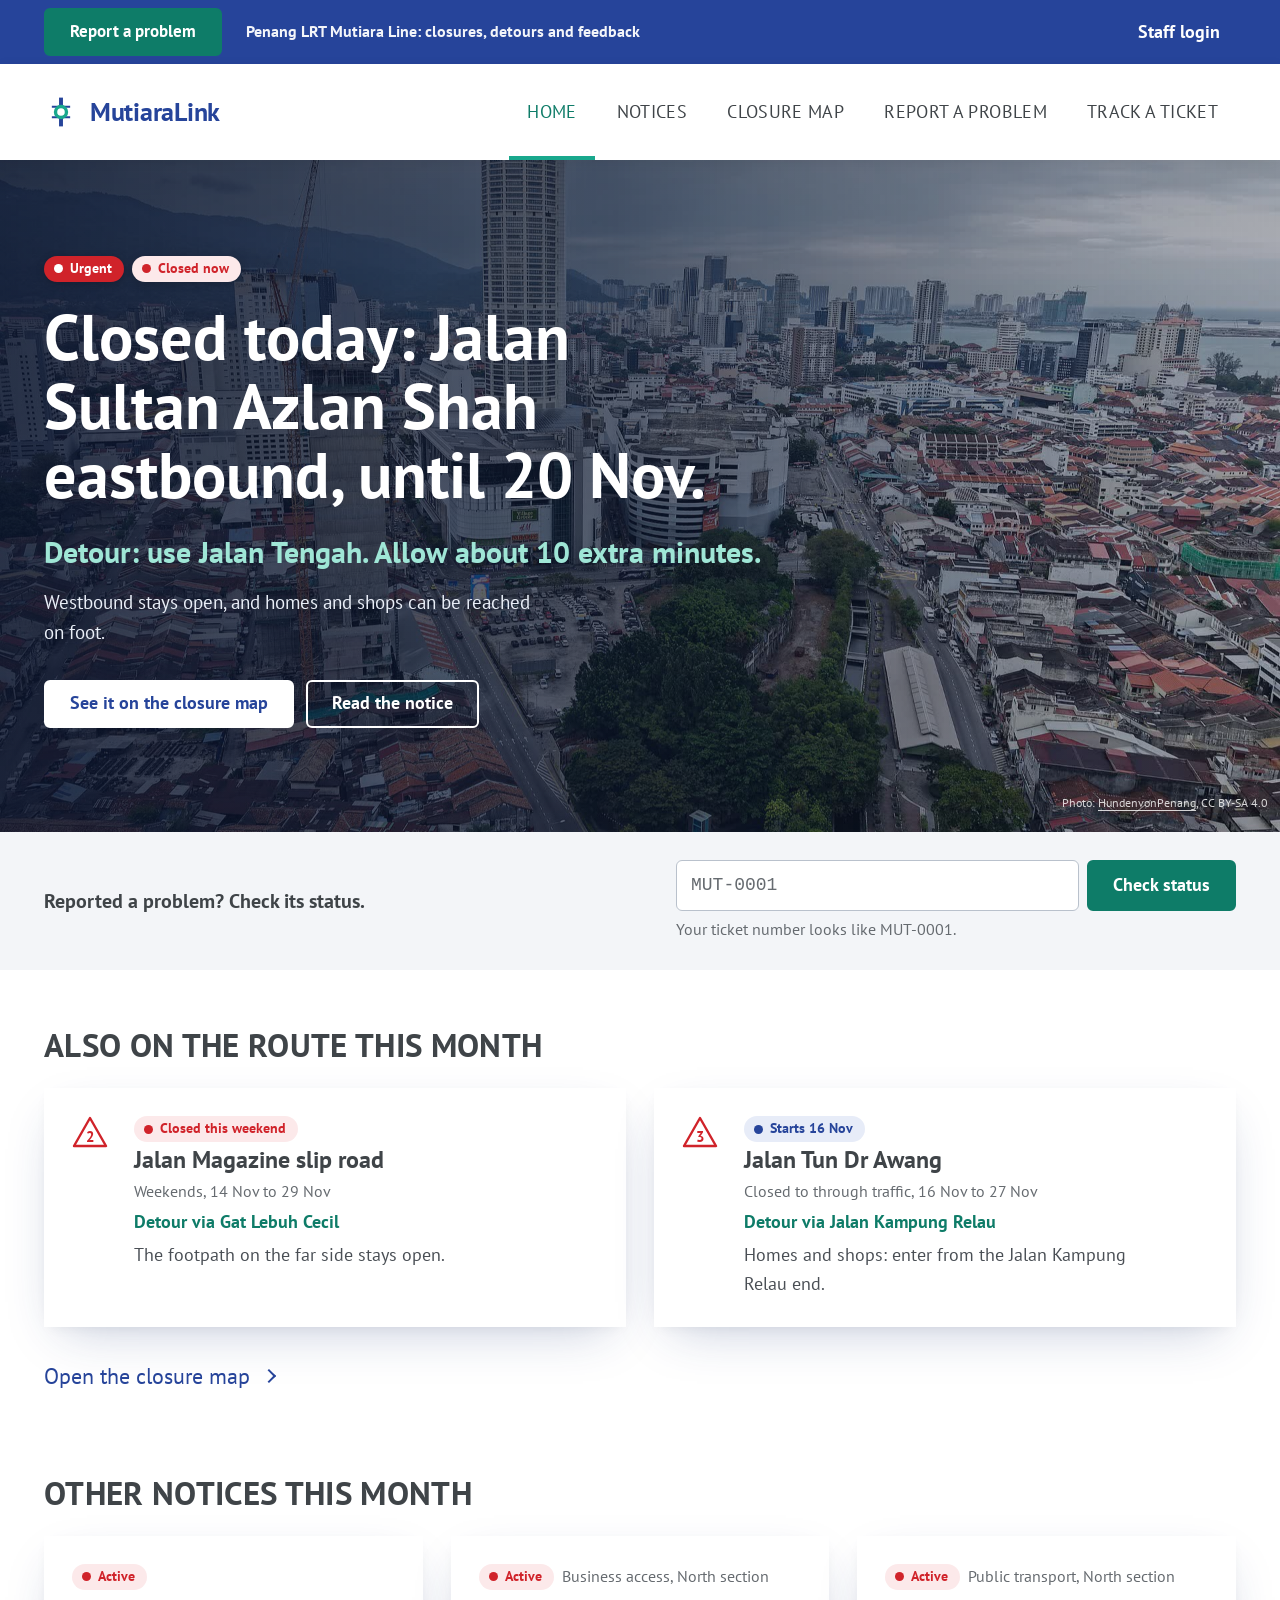
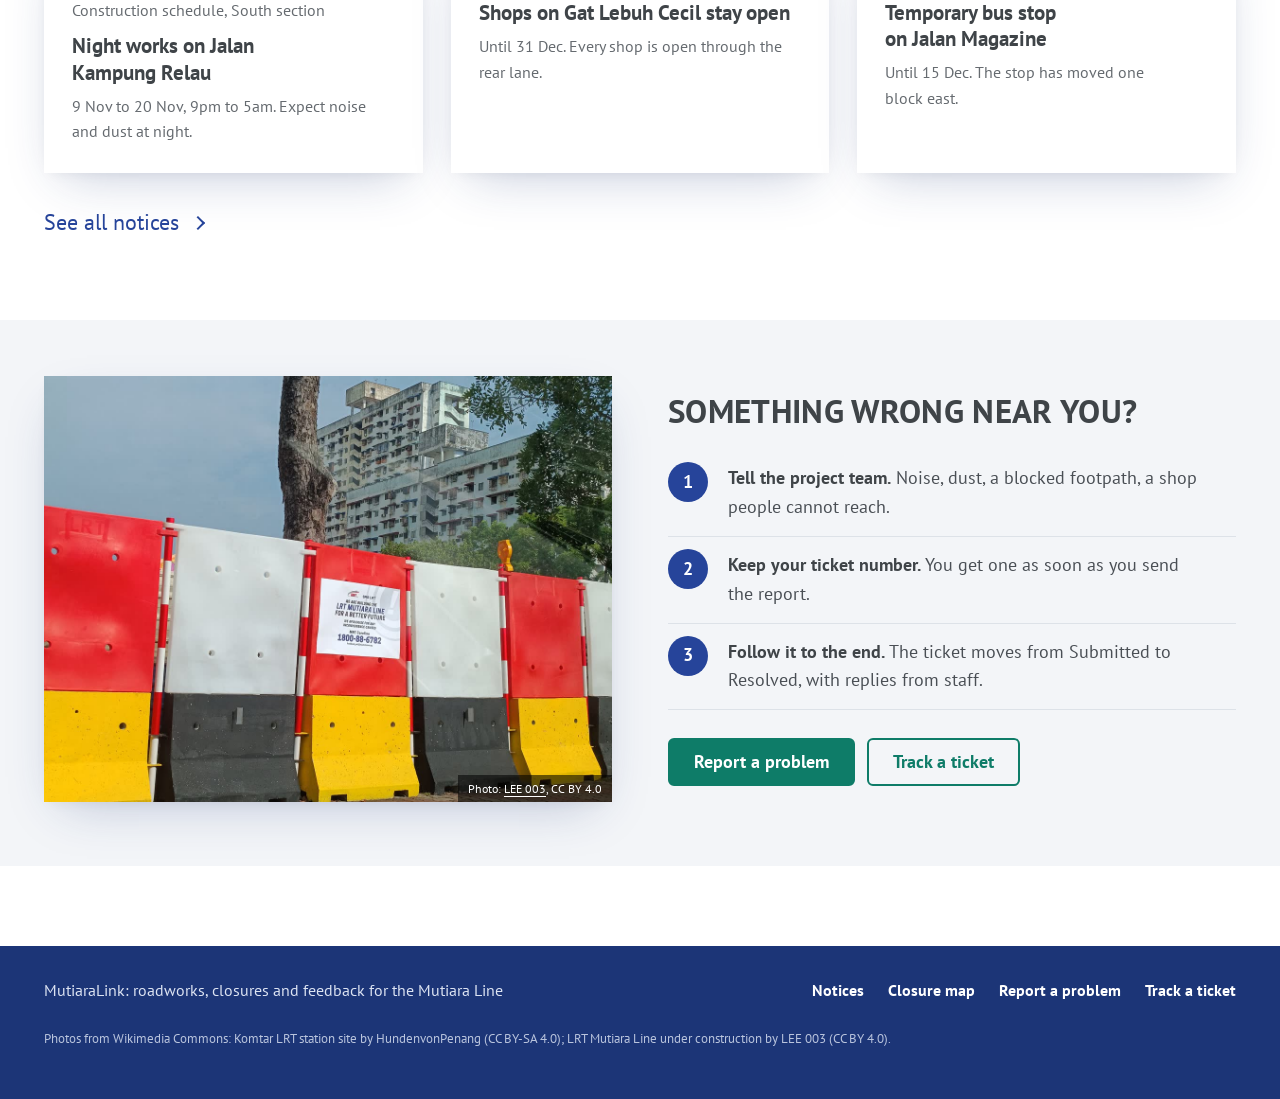
==== commit 782b80ae: "Restyle in the look of the MRT Corp public site Same pages and behaviour; new visual layer: - royal " ====
--- a/index.html
+++ b/index.html
@@ -8,8 +8,13 @@
 </head>
 <body data-page="home">
 <a class="skip" href="#main">Skip to content</a>
+<div class="util"><div class="wrap">
+<a class="btn btn-util" href="feedback.html">Report a problem</a>
+<span class="util-note">Penang LRT Mutiara Line: closures, detours and feedback</span>
+<span class="util-links"><a href="dashboard.html">Staff login</a></span>
+</div></div>
 <header class="top"><div class="wrap">
-<a class="brand" href="index.html"><svg width="26" height="26" viewBox="0 0 26 26" aria-hidden="true"><path d="M13 2v22" stroke="#1E2B2F" stroke-width="3"/><path d="M6 9h14M6 17h14" stroke="#1E2B2F" stroke-width="1.5"/><circle cx="13" cy="13" r="4" fill="#EEF2EE" stroke="#C62828" stroke-width="2.4"/></svg>MutiaraLink</a>
+<a class="brand" href="index.html"><svg width="34" height="34" viewBox="0 0 26 26" aria-hidden="true"><path d="M13 2v22" stroke="#26449A" stroke-width="3"/><path d="M6 9h14M6 17h14" stroke="#26449A" stroke-width="1.5"/><circle cx="13" cy="13" r="4.2" fill="#FFFFFF" stroke="#19A88D" stroke-width="2.6"/></svg>MutiaraLink</a>
 <nav class="nav" aria-label="Main">
 <a href="index.html" aria-current="page">Home</a>
 <a href="notices.html">Notices</a>
@@ -17,113 +22,91 @@
 <a href="feedback.html">Report a problem</a>
 <a href="track.html">Track a ticket</a>
 </nav>
-<a class="staff" href="dashboard.html">Staff login</a>
 </div></header>
 
-<main id="main" class="wrap">
-<div class="sheet">
-<div class="sheet-notes">
-<section class="answer" aria-labelledby="answer-h">
-<svg class="tri" viewBox="0 0 36 32" aria-hidden="true"><path d="M18 2L34 30H2z"/><text x="18" y="26" text-anchor="middle">1</text></svg>
-<div>
-<h1 id="answer-h">Closed today: <span class="nowrap">Jalan Sultan Azlan Shah</span> eastbound, until 20 Nov.</h1>
+<main id="main">
+<section class="hero" aria-labelledby="answer-h">
+<img class="hero-photo" src="images/hero-komtar.jpg" alt="Aerial view of George Town with the Komtar tower and the cleared site of the future Komtar LRT station" width="1920" height="1440">
+<div class="wrap">
+<div class="hero-text">
+<div class="marks-row"><span class="status s-urgent">Urgent</span><span class="status s-active">Closed now</span></div>
+<h1 id="answer-h">Closed today: Jalan Sultan Azlan Shah eastbound, until 20 Nov.</h1>
 <p class="detour">Detour: use Jalan Tengah. Allow about 10 extra minutes.</p>
-<p class="more">Westbound stays open, and homes and shops can be reached on foot. <a href="notice.html?id=1">Read the notice</a></p>
+<p class="more">Westbound stays open, and homes and shops can be reached on foot.</p>
+<div class="actions"><a class="btn btn-light" href="map.html?closure=1">See it on the closure map</a><a class="btn btn-ghost-light" href="notice.html?id=1">Read the notice</a></div>
 </div>
+</div>
+<p class="photo-credit">Photo: <a href="https://commons.wikimedia.org/wiki/File:Komtar_LRT_station_site_January_2025.jpg">HundenvonPenang</a>, CC BY-SA 4.0</p>
 </section>
 
-<h2 class="notes-h">Also on the route this month</h2>
-<ol class="marks">
-<li><svg class="tri" viewBox="0 0 36 32" aria-hidden="true"><path d="M18 2L34 30H2z"/><text x="18" y="26" text-anchor="middle">2</text></svg><strong><a href="map.html?closure=2">Jalan Magazine slip road</a></strong><span>Closed on weekends, 14 Nov to 29 Nov</span><span class="via">Detour via Gat Lebuh Cecil</span><span class="access">The footpath on the far side stays open.</span></li>
-<li><svg class="tri" viewBox="0 0 36 32" aria-hidden="true"><path d="M18 2L34 30H2z"/><text x="18" y="26" text-anchor="middle">3</text></svg><strong><a href="map.html?closure=3">Jalan Tun Dr Awang</a></strong><span>Starts 16 Nov: closed to through traffic until 27 Nov</span><span class="via">Detour via Jalan Kampung Relau</span><span class="access">Homes and shops: enter from the Jalan Kampung Relau end.</span></li>
-</ol>
-<div class="to-map"><a class="btn btn-secondary" href="map.html">Open the closure map</a></div>
-
+<section class="ticket-strip" aria-label="Check a ticket">
+<div class="wrap">
+<p>Reported a problem? Check its status.</p>
 <form class="inline-form" action="track.html" method="get">
-<label for="q-tid">Reported a problem? Check your ticket.</label>
+<label for="q-tid" class="sr-only">Ticket number</label>
 <div><input id="q-tid" class="ref" name="tid" type="text" placeholder="MUT-0001" autocomplete="off" spellcheck="false" aria-describedby="q-hint"><button class="btn" type="submit">Check status</button></div>
 <span class="hint" id="q-hint">Your ticket number looks like MUT-0001.</span>
 </form>
 </div>
-
-<figure class="sheet-drawing">
-<svg viewBox="0 0 420 640" role="group" aria-labelledby="dwg-t">
-<title id="dwg-t">Drawing of the route, north at the top, with each closure marked in red and its detour dashed</title>
-<g font-family="Atkinson Hyperlegible Next, system-ui, sans-serif" font-size="15" fill="#5E6C70" text-anchor="middle" aria-hidden="true"><text x="150" y="20">North</text><text x="150" y="636">South</text></g>
-<path d="M150 32V612" stroke="#1E2B2F" stroke-width="5"/>
-<g stroke="#1E2B2F" stroke-width="2"><path d="M140 80h22M140 170h22M140 330h22M140 430h22M140 520h22M140 585h22"/></g>
-<g font-family="Atkinson Hyperlegible Next, system-ui, sans-serif" font-size="18" fill="#1E2B2F" aria-hidden="true">
-<text x="192" y="86" font-weight="700">Jalan Magazine</text>
-<text x="192" y="176">Gat Lebuh Cecil</text>
-<text x="192" y="336" font-weight="700">Jalan Sultan Azlan Shah</text>
-<text x="192" y="436">Jalan Tengah</text>
-<text x="192" y="526">Jalan Kampung Relau</text>
-<text x="192" y="591" font-weight="700">Jalan Tun Dr Awang</text>
-</g>
-<a href="map.html?closure=1" aria-label="1: Jalan Sultan Azlan Shah, closed eastbound until 20 Nov, detour via Jalan Tengah">
-<g fill="none" stroke-linejoin="round">
-<path d="M150 300V366" stroke="#C62828" stroke-width="7"/>
-<path d="M150 286C62 298 62 420 150 430" stroke="#8A5A00" stroke-width="2.4" stroke-dasharray="7 5" stroke-linecap="round"/>
-<path class="cloud" stroke="#C62828" stroke-width="2.2" d="M126 292 a8 8 0 0 1 16 0 a8 8 0 0 1 16 0 a8 8 0 0 1 16 0 a6.835 6.835 0 0 1 0 13.67 a6.835 6.835 0 0 1 0 13.67 a6.835 6.835 0 0 1 0 13.67 a6.835 6.835 0 0 1 0 13.67 a6.835 6.835 0 0 1 0 13.67 a6.835 6.835 0 0 1 0 13.67 a8 8 0 0 1 -16 0 a8 8 0 0 1 -16 0 a8 8 0 0 1 -16 0 a6.835 6.835 0 0 1 0 -13.67 a6.835 6.835 0 0 1 0 -13.67 a6.835 6.835 0 0 1 0 -13.67 a6.835 6.835 0 0 1 0 -13.67 a6.835 6.835 0 0 1 0 -13.67 a6.835 6.835 0 0 1 0 -13.67z"/>
-<path d="M196 280l14 24h-28z" stroke="#C62828" stroke-width="2"/>
-</g>
-<text x="196" y="300" font-family="Atkinson Hyperlegible Next, system-ui, sans-serif" font-size="15" font-weight="800" fill="#C62828" text-anchor="middle">1</text>
-</a>
-<a href="map.html?closure=2" aria-label="2: Jalan Magazine slip road, closed on weekends, detour via Gat Lebuh Cecil">
-<g fill="none" stroke-linejoin="round">
-<path d="M150 64V98" stroke="#C62828" stroke-width="7"/>
-<path d="M150 52C74 64 74 160 150 170" stroke="#8A5A00" stroke-width="2.4" stroke-dasharray="7 5" stroke-linecap="round"/>
-<path class="cloud" stroke="#C62828" stroke-width="2.2" d="M126 58 a8 8 0 0 1 16 0 a8 8 0 0 1 16 0 a8 8 0 0 1 16 0 a7.335 7.335 0 0 1 0 14.67 a7.335 7.335 0 0 1 0 14.67 a7.335 7.335 0 0 1 0 14.67 a8 8 0 0 1 -16 0 a8 8 0 0 1 -16 0 a8 8 0 0 1 -16 0 a7.335 7.335 0 0 1 0 -14.67 a7.335 7.335 0 0 1 0 -14.67 a7.335 7.335 0 0 1 0 -14.67z"/>
-<path d="M196 34l14 24h-28z" stroke="#C62828" stroke-width="2"/>
-</g>
-<text x="196" y="54" font-family="Atkinson Hyperlegible Next, system-ui, sans-serif" font-size="15" font-weight="800" fill="#C62828" text-anchor="middle">2</text>
-</a>
-<a href="map.html?closure=3" aria-label="3: Jalan Tun Dr Awang, closed to through traffic from 16 Nov to 27 Nov, detour via Jalan Kampung Relau">
-<g class="dwg-closure is-upcoming" fill="none" stroke-linejoin="round">
-<path class="over" d="M150 562V598" stroke="#C62828" stroke-width="7"/>
-<path d="M150 612C66 604 66 530 150 520" stroke="#8A5A00" stroke-width="2.4" stroke-dasharray="7 5" stroke-linecap="round"/>
-<path class="cloud" stroke="#C62828" stroke-width="2.2" d="M126 556 a8 8 0 0 1 16 0 a8 8 0 0 1 16 0 a8 8 0 0 1 16 0 a8 8 0 0 1 0 16 a8 8 0 0 1 0 16 a8 8 0 0 1 0 16 a8 8 0 0 1 -16 0 a8 8 0 0 1 -16 0 a8 8 0 0 1 -16 0 a8 8 0 0 1 0 -16 a8 8 0 0 1 0 -16 a8 8 0 0 1 0 -16z"/>
-<path d="M196 544l14 24h-28z" stroke="#C62828" stroke-width="2"/>
-</g>
-<text x="196" y="564" font-family="Atkinson Hyperlegible Next, system-ui, sans-serif" font-size="15" font-weight="800" fill="#C62828" text-anchor="middle">3</text>
-</a>
-</svg>
-<figcaption class="legend">
-<span><svg width="30" height="16" viewBox="0 0 30 16" aria-hidden="true"><path d="M3 8 a4 4 0 0 1 8 0 a4 4 0 0 1 8 0 a4 4 0 0 1 8 0" fill="none" stroke="#C62828" stroke-width="2"/></svg>Closed</span>
-<span><svg width="30" height="16" viewBox="0 0 30 16" aria-hidden="true"><path d="M3 8 a4 4 0 0 1 8 0 a4 4 0 0 1 8 0 a4 4 0 0 1 8 0" fill="none" stroke="#5E6C70" stroke-width="2" stroke-dasharray="3 3"/></svg>Starting soon</span>
-<span><svg width="30" height="16" viewBox="0 0 30 16" aria-hidden="true"><path d="M2 8H28" stroke="#8A5A00" stroke-width="2.4" stroke-dasharray="7 5"/></svg>Detour</span>
-</figcaption>
-</figure>
-
-<dl class="titleblock">
-<div><dt>Updated</dt><dd>13 Nov 2026</dd></div>
-<div><dt>Drawing</dt><dd>Not to scale</dd></div>
-</dl>
-</div>
-
-<section class="section" aria-labelledby="latest-h">
-<div class="section-head"><h2 id="latest-h">Other notices this month</h2><a href="notices.html">All notices</a></div>
-<ul class="rows">
-<li><p class="meta">Construction schedule, South section</p><h3><a href="notice.html?id=4">Night works on Jalan Kampung Relau</a></h3><p class="meta">9 Nov to 20 Nov, 9pm to 5am. Expect noise and dust at night.</p></li>
-<li><p class="meta">Business access, North section</p><h3><a href="notice.html?id=3">Shops on Gat Lebuh Cecil stay open</a></h3><p class="meta">Until 31 Dec. Every shop is open through the rear lane.</p></li>
-<li><p class="meta">Public transport, North section</p><h3><a href="notice.html?id=5">Temporary bus stop on Jalan Magazine</a></h3><p class="meta">Until 15 Dec. The stop has moved one block east.</p></li>
-</ul>
 </section>
 
-<section class="section" aria-labelledby="report-h">
-<div class="section-head"><h2 id="report-h">Something wrong near you?</h2></div>
-<ul class="rows steps">
+<section class="wrap section" aria-labelledby="also-h">
+<div class="section-head"><h2 id="also-h">Also on the route this month</h2></div>
+<div class="closure-grid">
+<article class="card closure-card reveal">
+<svg class="tri" viewBox="0 0 36 32" aria-hidden="true"><path d="M18 2L34 30H2z"/><text x="18" y="26" text-anchor="middle">2</text></svg>
+<div class="marks-row"><span class="status s-active">Closed this weekend</span></div>
+<h3><a href="map.html?closure=2">Jalan Magazine slip road</a></h3>
+<p class="meta" style="margin:0">Weekends, 14 Nov to 29 Nov</p>
+<p class="via" style="margin:0">Detour via Gat Lebuh Cecil</p>
+<p style="margin:0">The footpath on the far side stays open.</p>
+</article>
+<article class="card closure-card reveal">
+<svg class="tri" viewBox="0 0 36 32" aria-hidden="true"><path d="M18 2L34 30H2z"/><text x="18" y="26" text-anchor="middle">3</text></svg>
+<div class="marks-row"><span class="status s-upcoming">Starts 16 Nov</span></div>
+<h3><a href="map.html?closure=3">Jalan Tun Dr Awang</a></h3>
+<p class="meta" style="margin:0">Closed to through traffic, 16 Nov to 27 Nov</p>
+<p class="via" style="margin:0">Detour via Jalan Kampung Relau</p>
+<p style="margin:0">Homes and shops: enter from the Jalan Kampung Relau end.</p>
+</article>
+</div>
+<p style="margin:32px 0 0"><a class="more-link" href="map.html">Open the closure map</a></p>
+</section>
+
+<section class="wrap section" aria-labelledby="latest-h">
+<div class="section-head"><h2 id="latest-h">Other notices this month</h2></div>
+<div class="notice-cards">
+<article class="card reveal"><div class="marks-row"><span class="status s-active">Active</span><span class="meta">Construction schedule, South section</span></div><h3><a href="notice.html?id=4">Night works on Jalan Kampung Relau</a></h3><p class="meta">9 Nov to 20 Nov, 9pm to 5am. Expect noise and dust at night.</p></article>
+<article class="card reveal"><div class="marks-row"><span class="status s-active">Active</span><span class="meta">Business access, North section</span></div><h3><a href="notice.html?id=3">Shops on Gat Lebuh Cecil stay open</a></h3><p class="meta">Until 31 Dec. Every shop is open through the rear lane.</p></article>
+<article class="card reveal"><div class="marks-row"><span class="status s-active">Active</span><span class="meta">Public transport, North section</span></div><h3><a href="notice.html?id=5">Temporary bus stop on Jalan Magazine</a></h3><p class="meta">Until 15 Dec. The stop has moved one block east.</p></article>
+</div>
+<p style="margin:32px 0 0"><a class="more-link" href="notices.html">See all notices</a></p>
+</section>
+
+<section class="section split-band" aria-labelledby="report-h">
+<div class="wrap split">
+<figure class="split-photo reveal" style="margin:0">
+<img src="images/lrt-hoarding.jpg" alt="Red and white barriers around an LRT Mutiara Line work site, with a sign apologising for the inconvenience" width="1200" height="900" loading="lazy">
+<figcaption>Photo: <a href="https://commons.wikimedia.org/wiki/File:LRT_Mutiara_Line_(Under_Construction).jpg">LEE 003</a>, CC BY 4.0</figcaption>
+</figure>
+<div>
+<h2 id="report-h" class="caps">Something wrong near you?</h2>
+<ol class="steps">
 <li><strong>Tell the project team.</strong> Noise, dust, a blocked footpath, a shop people cannot reach.</li>
 <li><strong>Keep your ticket number.</strong> You get one as soon as you send the report.</li>
 <li><strong>Follow it to the end.</strong> The ticket moves from Submitted to Resolved, with replies from staff.</li>
-</ul>
-<div class="actions" style="margin-top:20px"><a class="btn" href="feedback.html">Report a problem</a><a class="btn btn-secondary" href="track.html">Track a ticket</a></div>
+</ol>
+<div class="actions" style="margin-top:28px"><a class="btn" href="feedback.html">Report a problem</a><a class="btn btn-secondary" href="track.html">Track a ticket</a></div>
+</div>
+</div>
 </section>
 </main>
 
 <footer class="foot"><div class="wrap">
 <span>MutiaraLink: roadworks, closures and feedback for the Mutiara Line</span>
 <nav aria-label="Footer"><a href="notices.html">Notices</a><a href="map.html">Closure map</a><a href="feedback.html">Report a problem</a><a href="track.html">Track a ticket</a></nav>
+<p class="credits">Photos from Wikimedia Commons: Komtar LRT station site by HundenvonPenang (CC BY-SA 4.0); LRT Mutiara Line under construction by LEE 003 (CC BY 4.0).</p>
 </div></footer>
+<script src="js/reveal.js"></script>
 </body>
 </html>
--- a/css/style.css
+++ b/css/style.css
@@ -1,368 +1,470 @@
-/* MutiaraLink: shared styles. Design system: see DESIGN.md ("The marked-up route drawing"). */
-
-@font-face{font-family:"Atkinson Hyperlegible Next";src:url(../fonts/atkinson-hyperlegible-next-400.woff2) format("woff2");font-weight:400;font-style:normal;font-display:swap}
-@font-face{font-family:"Atkinson Hyperlegible Next";src:url(../fonts/atkinson-hyperlegible-next-700.woff2) format("woff2");font-weight:700;font-style:normal;font-display:swap}
-@font-face{font-family:"Atkinson Hyperlegible Next";src:url(../fonts/atkinson-hyperlegible-next-800.woff2) format("woff2");font-weight:800;font-style:normal;font-display:swap}
-@font-face{font-family:"Atkinson Hyperlegible Mono";src:url(../fonts/atkinson-hyperlegible-mono-400.woff2) format("woff2");font-weight:400;font-style:normal;font-display:swap}
-@font-face{font-family:"Atkinson Hyperlegible Mono";src:url(../fonts/atkinson-hyperlegible-mono-600.woff2) format("woff2");font-weight:600;font-style:normal;font-display:swap}
+/* MutiaraLink: shared styles. Look and feel follows the MRT Corp public site
+   (royal blue utility bar, teal accents, PT Sans, photo hero, soft shadows).
+   See DESIGN.md for the tokens. */
+
+@font-face{font-family:"PT Sans";src:url(../fonts/pt-sans-400.woff2) format("woff2");font-weight:400;font-style:normal;font-display:swap}
+@font-face{font-family:"PT Sans";src:url(../fonts/pt-sans-700.woff2) format("woff2");font-weight:700;font-style:normal;font-display:swap}
 
 :root{
-  --tracing:#EEF2EE;
-  --ink:#1E2B2F;
-  --red:#C62828;
-  --pencil:#5E6C70;
-  --ochre:#8A5A00;
+  --blue:#26449A;      /* utility bar, route line, links */
+  --blue-dark:#1C3577;
+  --teal:#0E7C68;      /* buttons, active nav text (white-on-teal 5.1:1) */
+  --teal-bright:#19A88D; /* decorative bars only, never text */
+  --red:#D0232A;       /* closed, urgent */
+  --green:#1E7A4C;     /* resolved, completed */
+  --heading:#3F4448;
+  --text:#4A4F55;
+  --muted:#666B70;
+  --bg:#FFFFFF;
+  --soft:#F3F5F8;      /* alternating section ground */
+  --line:#DDE2E8;
   --white:#FFFFFF;
-  --rule:#B8C2BF;
-  --green:#2E6B3F;
-  --sans:"Atkinson Hyperlegible Next",system-ui,-apple-system,"Segoe UI",sans-serif;
-  --mono:"Atkinson Hyperlegible Mono",ui-monospace,"Cascadia Mono",Consolas,monospace;
+  --shadow:0 18px 50px -18px rgba(28,53,119,.28),0 4px 14px -6px rgba(0,0,0,.08);
+  --shadow-hover:0 26px 60px -20px rgba(28,53,119,.38),0 6px 18px -6px rgba(0,0,0,.10);
+  --ease:cubic-bezier(.22,1,.36,1);
+  --sans:"PT Sans",system-ui,-apple-system,"Segoe UI",sans-serif;
+  --mono:ui-monospace,"Cascadia Mono",Consolas,monospace;
+
+  /* old token names still used by inline SVG fills in JS-free markup */
+  --ink:var(--heading);
+  --pencil:var(--muted);
+  --ochre:var(--teal);
+  --rule:var(--line);
+  --tracing:var(--soft);
 }
 
 *,*::before,*::after{box-sizing:border-box}
-html{-webkit-text-size-adjust:100%;scrollbar-color:var(--pencil) var(--tracing)}
-body{margin:0;background:var(--tracing);color:var(--ink);font:400 17px/1.55 var(--sans);font-variant-numeric:tabular-nums}
-::selection{background:var(--red);color:var(--white)}
-h1,h2,h3{margin:0;text-wrap:balance}
+html{-webkit-text-size-adjust:100%;scroll-behavior:smooth}
+body{margin:0;background:var(--bg);color:var(--text);font:400 18px/1.6 var(--sans)}
+::selection{background:var(--blue);color:var(--white)}
+h1,h2,h3{margin:0;color:var(--heading);text-wrap:balance}
 p,li,dd{text-wrap:pretty}
-a{color:var(--ink);text-decoration:underline;text-decoration-color:var(--red);text-decoration-thickness:2px;text-underline-offset:3px}
-a:hover{color:var(--red)}
-:focus-visible{outline:3px solid var(--red);outline-offset:3px}
-input,select,textarea,button{font:inherit;color:inherit;caret-color:var(--red)}
+a{color:var(--blue);text-decoration:underline;text-decoration-thickness:1px;text-underline-offset:3px;transition:color .2s var(--ease)}
+a:hover{color:var(--teal)}
+:focus-visible{outline:3px solid var(--teal-bright);outline-offset:3px}
+input,select,textarea,button{font:inherit;color:inherit}
 [hidden]{display:none !important}
+img{max-width:100%;display:block}
 .sr-only{position:absolute;width:1px;height:1px;margin:-1px;padding:0;overflow:hidden;clip:rect(0 0 0 0);white-space:nowrap;border:0}
-.skip{position:absolute;left:16px;top:-100px;z-index:10;background:var(--ink);color:var(--white);padding:10px 16px;font-weight:700}
+.skip{position:absolute;left:16px;top:-100px;z-index:20;background:var(--blue);color:var(--white);padding:10px 16px;font-weight:700}
 .skip:focus{top:8px}
 .skip:hover{color:var(--white)}
 
 .wrap{max-width:1240px;margin:0 auto;padding:0 24px}
-.mono{font-family:var(--mono);font-weight:600;letter-spacing:.01em}
+.mono{font-family:var(--mono);font-weight:600;letter-spacing:.02em}
+
+/* ---------- utility bar (royal blue strip above the header) ---------- */
+.util{background:var(--blue);color:var(--white)}
+.util .wrap{display:flex;flex-wrap:wrap;align-items:center;gap:8px 24px;min-height:64px}
+.util-note{font-weight:700;font-size:16px;opacity:.95}
+.util-links{display:flex;flex-wrap:wrap;align-items:center;gap:0;margin-left:auto}
+.util-links a{display:inline-flex;align-items:center;min-height:44px;padding:0 16px;color:var(--white);font-weight:700;text-decoration:none;border-left:1px solid rgba(255,255,255,.35)}
+.util-links a:first-child{border-left:0}
+.util-links a:hover{color:var(--white);text-decoration:underline}
+.btn-util{background:var(--teal);border-color:var(--teal);font-size:17px;min-height:46px}
+.btn-util:hover{background:var(--white);border-color:var(--white);color:var(--blue)}
 
 /* ---------- header ---------- */
-.top .wrap{display:flex;flex-wrap:wrap;align-items:center;gap:4px 28px;min-height:68px}
-.brand{display:flex;align-items:center;gap:10px;color:var(--ink);text-decoration:none;font-weight:800;font-size:20px;min-height:44px}
-.brand:hover{color:var(--ink)}
+.top{background:var(--white);box-shadow:0 2px 12px rgba(0,0,0,.06);position:relative;z-index:5}
+.top .wrap{display:flex;flex-wrap:wrap;align-items:stretch;gap:0 40px;min-height:96px}
+.brand{display:flex;align-items:center;gap:12px;color:var(--blue);text-decoration:none;font-weight:700;font-size:26px;letter-spacing:-.01em}
+.brand:hover{color:var(--blue)}
 .brand svg{flex:none}
-.nav{display:flex;flex-wrap:wrap;gap:2px;flex:1}
-.nav a{display:inline-flex;align-items:center;min-height:44px;padding:0 12px;text-decoration:none;font-weight:700}
-.nav a:hover{color:var(--ink);text-decoration:underline;text-decoration-color:var(--red)}
-.nav a[aria-current]{text-decoration:underline;text-decoration-color:var(--red);text-decoration-thickness:3px}
-.staff{display:inline-flex;align-items:center;min-height:44px;color:var(--pencil);font-weight:700;text-decoration-color:var(--pencil)}
-.signed{display:flex;flex-wrap:wrap;align-items:center;gap:4px 16px;color:var(--pencil);font-size:15px}
-
-/* ---------- page head ---------- */
-.page-head{padding-top:40px;padding-bottom:28px}
-.page-head h1,.display{font-size:clamp(34px,4.4vw,54px);line-height:1.04;font-weight:800;letter-spacing:-.02em;max-width:20ch}
-.lead{margin:12px 0 0;max-width:60ch;color:var(--pencil);font-size:19px}
-.section{padding-top:40px;padding-bottom:16px}
-.section-head{display:flex;flex-wrap:wrap;justify-content:space-between;align-items:baseline;gap:6px 24px;margin-bottom:16px}
-.section-head h2,h2.headline{font-size:26px;line-height:1.15;font-weight:800;letter-spacing:-.01em}
+.nav{display:flex;flex-wrap:wrap;gap:0 4px;flex:1;justify-content:flex-end}
+.nav a{position:relative;display:inline-flex;align-items:center;min-height:56px;padding:0 18px;color:var(--heading);text-decoration:none;text-transform:uppercase;font-size:18px;letter-spacing:.02em}
+.nav a::after{content:"";position:absolute;left:0;right:0;bottom:0;height:4px;background:var(--teal-bright);transform:scaleX(0);transition:transform .35s var(--ease)}
+.nav a:hover{color:var(--teal)}
+.nav a:hover::after{transform:scaleX(1)}
+.nav a[aria-current]{color:var(--teal)}
+.nav a[aria-current]::after{transform:scaleX(1)}
+.staff{color:var(--white)}
+.signed{display:flex;flex-wrap:wrap;align-items:center;gap:4px 16px;font-size:16px}
+
+/* ---------- page head (inner pages) ---------- */
+.page-head{padding-top:48px;padding-bottom:32px}
+.page-head h1,.display{font-size:clamp(34px,4.2vw,52px);line-height:1.1;font-weight:700;max-width:22ch;color:var(--heading)}
+.page-head h1::after,.display::after{content:"";display:block;width:64px;height:4px;margin-top:16px;background:var(--teal-bright)}
+.lead{margin:16px 0 0;max-width:62ch;color:var(--text);font-size:20px}
+.section{padding-top:56px;padding-bottom:24px}
+.section-head{display:flex;flex-wrap:wrap;justify-content:space-between;align-items:baseline;gap:6px 24px;margin-bottom:24px}
+.section-head h2,h2.headline,.caps{font-size:clamp(26px,2.6vw,34px);line-height:1.15;font-weight:700;text-transform:uppercase;letter-spacing:.01em;color:var(--heading)}
+h2.headline{font-size:24px}
 .section-head a{font-weight:700}
 
+/* "Discover more" style link with an arrow that slides on hover */
+.more-link{display:inline-flex;align-items:center;gap:14px;color:var(--blue);font-size:22px;text-decoration:none}
+.more-link::after{content:"";width:10px;height:10px;border-right:2.5px solid currentColor;border-top:2.5px solid currentColor;transform:rotate(45deg);transition:transform .3s var(--ease)}
+.more-link:hover{color:var(--teal)}
+.more-link:hover::after{transform:translateX(6px) rotate(45deg)}
+
 /* ---------- buttons ---------- */
-.btn{display:inline-flex;align-items:center;justify-content:center;gap:8px;min-height:48px;padding:0 20px;border:1.5px solid var(--ink);border-radius:2px;background:var(--ink);color:var(--white);font-weight:700;text-decoration:none;cursor:pointer;transition:background-color .15s ease-out,border-color .15s ease-out}
-.btn:hover{background:var(--red);border-color:var(--red);color:var(--white)}
-.btn-secondary{background:transparent;color:var(--ink)}
-.btn-secondary:hover{background:var(--white);border-color:var(--ink);color:var(--ink)}
+.btn{display:inline-flex;align-items:center;justify-content:center;gap:8px;min-height:48px;padding:0 24px;border:2px solid var(--teal);border-radius:6px;background:var(--teal);color:var(--white);font-weight:700;text-decoration:none;cursor:pointer;transition:background-color .25s var(--ease),border-color .25s var(--ease),transform .25s var(--ease),box-shadow .25s var(--ease)}
+.btn:hover{background:var(--blue);border-color:var(--blue);color:var(--white);transform:translateY(-2px);box-shadow:0 10px 24px -10px rgba(28,53,119,.6)}
+.btn:active{transform:translateY(0)}
+.btn-secondary{background:transparent;color:var(--teal)}
+.btn-secondary:hover{background:var(--teal);border-color:var(--teal);color:var(--white)}
+.btn-light{background:var(--white);border-color:var(--white);color:var(--blue)}
+.btn-light:hover{background:var(--teal);border-color:var(--teal);color:var(--white)}
+.btn-ghost-light{background:transparent;border-color:var(--white);color:var(--white)}
+.btn-ghost-light:hover{background:var(--white);border-color:var(--white);color:var(--blue)}
 .actions{display:flex;flex-wrap:wrap;gap:12px}
 
 /* ---------- forms ---------- */
 .row{display:flex;flex-wrap:wrap;gap:16px 20px}
 .field{display:flex;flex-direction:column;gap:6px;flex:1 1 240px;min-width:0}
-.field label,.label{font-weight:700}
-.field input,.field select,.field textarea,.inline-form input{width:100%;min-height:48px;padding:10px 12px;border:1.5px solid var(--ink);border-radius:2px;background:var(--white);color:var(--ink)}
+.field label,.label{font-weight:700;color:var(--heading)}
+.field input,.field select,.field textarea,.inline-form input{width:100%;min-height:50px;padding:10px 14px;border:1px solid #B9C1CC;border-radius:6px;background:var(--white);color:var(--heading);transition:border-color .2s var(--ease),box-shadow .2s var(--ease)}
 .field textarea{min-height:130px;resize:vertical}
-.field input[type=file]{padding:9px 10px}
-.field input::placeholder,.field textarea::placeholder,.inline-form input::placeholder{color:var(--pencil)}
-.field input:focus-visible,.field select:focus-visible,.field textarea:focus-visible,.inline-form input:focus-visible{outline:3px solid var(--red);outline-offset:1px}
-.hint{color:var(--pencil);font-size:15px}
-.inline-form label{display:block;font-weight:700;margin-bottom:6px}
+.field input::placeholder,.field textarea::placeholder,.inline-form input::placeholder{color:var(--muted)}
+.field input:focus,.field select:focus,.field textarea:focus,.inline-form input:focus{outline:none;border-color:var(--teal);box-shadow:0 0 0 3px rgba(25,168,141,.25)}
+.hint{color:var(--muted);font-size:16px}
+.inline-form label{display:block;font-weight:700;margin-bottom:8px;color:var(--heading)}
 .inline-form div{display:flex;gap:8px}
 .inline-form input{flex:1;min-width:0}
-.inline-form .ref{font-family:var(--mono);font-weight:400}
+.inline-form .ref{font-family:var(--mono)}
+.inline-form .hint{display:block;margin-top:6px}
 
 /* ---------- chips ---------- */
-.chip{min-height:44px;padding:0 14px;border:1.5px solid var(--ink);border-radius:2px;background:transparent;color:var(--ink);font-weight:700;cursor:pointer}
-.chip:hover{background:var(--white)}
-.chip[aria-pressed="true"]{background:var(--ink);color:var(--white)}
+.chip{min-height:44px;padding:0 18px;border:1px solid #B9C1CC;border-radius:999px;background:var(--white);color:var(--heading);font-weight:700;cursor:pointer;transition:background-color .2s var(--ease),border-color .2s var(--ease),color .2s var(--ease)}
+.chip:hover{border-color:var(--teal);color:var(--teal)}
+.chip[aria-pressed="true"]{background:var(--teal);border-color:var(--teal);color:var(--white)}
 .chip-group{display:flex;flex-wrap:wrap;align-items:center;gap:8px}
 .chip-group .label{min-width:64px}
+.chip-sub{display:block;font-weight:400;font-size:13px;line-height:1.2;color:inherit}
+.chip:has(.chip-sub){padding-top:6px;padding-bottom:6px;text-align:left;border-radius:10px}
 
 /* ---------- status marks ---------- */
-.status{display:inline-flex;align-items:center;gap:7px;padding:2px 9px 2px 7px;border:1.5px solid currentColor;border-radius:2px;font-size:14px;font-weight:700;line-height:1.4;white-space:nowrap;background:var(--white)}
-.status::before{content:"";flex:none;width:10px;height:10px;border-radius:50%;border:2px solid currentColor}
-.s-submitted{color:var(--pencil);border-color:var(--pencil)}
-.s-review,.s-upcoming{color:var(--ochre);border-color:var(--ochre)}
-.s-review::before,.s-upcoming::before{background:linear-gradient(90deg,currentColor 50%,transparent 50%)}
-.s-progress{color:var(--ink);border-color:var(--ink)}
-.s-progress::before{background:conic-gradient(currentColor 0 75%,transparent 0)}
-.s-active{color:var(--red);border-color:var(--red)}
-.s-active::before{background:currentColor}
-.s-resolved,.s-completed{color:var(--green);border-color:var(--green)}
-.s-resolved::before,.s-completed::before{width:6px;height:11px;border-radius:0;border-width:0 2.5px 2.5px 0;transform:translateY(-2px) rotate(45deg);margin:0 2px 0 3px}
-.s-urgent{color:var(--white);background:var(--red);border-color:var(--red)}
-.s-urgent::before{border:0;border-radius:0;width:12px;height:10px;background:currentColor;clip-path:polygon(50% 0,100% 100%,0 100%)}
+.status{display:inline-flex;align-items:center;gap:7px;padding:3px 12px 3px 10px;border-radius:999px;font-size:14px;font-weight:700;line-height:1.4;white-space:nowrap;background:#EEF1F5;color:var(--heading)}
+.status::before{content:"";flex:none;width:9px;height:9px;border-radius:50%;background:currentColor}
+.s-submitted{background:#EEF1F5;color:#4A4F55}
+.s-review,.s-upcoming{background:#E7ECF8;color:var(--blue)}
+.s-progress{background:#E3F4F0;color:var(--teal)}
+.s-active{background:#FCE9EA;color:var(--red)}
+.s-resolved,.s-completed{background:#E5F2EA;color:var(--green)}
+.s-urgent{background:var(--red);color:var(--white)}
 .marks-row{display:flex;flex-wrap:wrap;align-items:center;gap:8px}
 
-/* ---------- ruled lists and tables ---------- */
-.rows{list-style:none;margin:0;padding:0;border-top:1.5px solid var(--ink)}
-.rows>li{padding:18px 0;border-bottom:1px solid var(--rule)}
-.rows h3{font-size:20px;line-height:1.25;font-weight:700}
-.rows h3 a{text-decoration:none}
-.rows h3 a:hover{text-decoration:underline;text-decoration-color:var(--red)}
-.meta{color:var(--pencil);font-size:15px}
+/* ---------- lists, cards, tables ---------- */
+.rows{list-style:none;margin:0;padding:0}
+.rows>li{padding:20px 0;border-bottom:1px solid var(--line)}
+.rows h3{font-size:21px;line-height:1.25;font-weight:700;margin-top:6px}
+.rows h3 a,.notice-row h2 a,.marks strong a,.card h3 a{color:var(--heading);text-decoration:none}
+.rows h3 a:hover,.notice-row h2 a:hover,.marks strong a:hover,.card h3 a:hover{color:var(--teal)}
+.rows .meta+p,.rows p.meta{margin:4px 0 0}
+.meta{color:var(--muted);font-size:16px}
+.card{background:var(--white);box-shadow:var(--shadow);padding:28px;transition:transform .35s var(--ease),box-shadow .35s var(--ease)}
+.card:hover{transform:translateY(-4px);box-shadow:var(--shadow-hover)}
 .table-wrap{overflow-x:auto}
 table{width:100%;border-collapse:collapse;min-width:620px}
-th,td{padding:12px 12px 12px 0;text-align:left;border-bottom:1px solid var(--rule);vertical-align:middle}
-thead th{font-size:14px;color:var(--pencil);font-weight:700;border-bottom:1.5px solid var(--ink)}
-dl.facts{margin:0;display:grid;grid-template-columns:minmax(120px,max-content) 1fr;gap:10px 24px}
-dl.facts dt{font-weight:700}
+th,td{padding:14px 12px 14px 0;text-align:left;border-bottom:1px solid var(--line);vertical-align:middle}
+thead th{font-size:14px;color:var(--muted);font-weight:700;text-transform:uppercase;letter-spacing:.04em;border-bottom:2px solid var(--blue)}
+tbody tr{transition:background-color .2s var(--ease)}
+tbody tr:hover{background:var(--soft)}
+dl.facts{margin:0;display:grid;grid-template-columns:minmax(130px,max-content) 1fr;gap:10px 24px}
+dl.facts dt{font-weight:700;color:var(--heading)}
 dl.facts dd{margin:0}
 
 /* ---------- panels ---------- */
-.panel{background:var(--white);border:1.5px solid var(--ink);padding:24px}
+.panel{background:var(--white);box-shadow:var(--shadow);padding:28px}
 .empty{display:flex;flex-wrap:wrap;gap:16px;align-items:center;justify-content:space-between}
-.empty p{margin:0;font-size:19px}
-
-/* ---------- drawing sheet (home + map) ---------- */
-.sheet{position:relative;border:1.5px solid var(--ink);display:grid;grid-template-columns:minmax(0,7fr) minmax(0,5fr);margin-bottom:8px}
-.sheet-notes{padding:36px 40px 40px;min-width:0}
-.sheet-drawing{margin:0;border-left:1px solid var(--ink);padding:16px 12px 76px;min-width:0}
+.empty p{margin:0;font-size:20px}
+
+/* ======================================================================
+   HOME
+   ====================================================================== */
+.hero{position:relative;overflow:hidden;color:var(--white);background:var(--blue-dark)}
+.hero-photo{position:absolute;inset:0;width:100%;height:100%;object-fit:cover;object-position:center 40%;animation:hero-zoom 24s var(--ease) both}
+.hero::before{content:"";position:absolute;inset:0;z-index:1;background:linear-gradient(90deg,rgba(10,20,45,.82) 0%,rgba(10,20,45,.62) 48%,rgba(10,20,45,.25) 100%)}
+.hero .wrap{position:relative;z-index:2;padding-top:96px;padding-bottom:104px}
+.hero-text{max-width:760px}
+.hero .marks-row .status{box-shadow:0 2px 8px rgba(0,0,0,.2)}
+.hero h1{margin-top:20px;color:var(--white);font-size:clamp(36px,5vw,68px);line-height:1.08;font-weight:700}
+.hero .detour{margin:22px 0 0;font-size:clamp(22px,2.4vw,30px);line-height:1.4;font-weight:700;color:#9FE6D6}
+.hero .more{margin:14px 0 0;font-size:19px;color:#E9EEF7;max-width:52ch}
+.hero .actions{margin-top:32px}
+.photo-credit{position:absolute;right:12px;bottom:8px;z-index:2;font-size:12px;color:rgba(255,255,255,.8)}
+.photo-credit a{color:inherit}
+.hero-text>*{animation:rise .9s var(--ease) both}
+.hero-text>*:nth-child(2){animation-delay:.08s}
+.hero-text>*:nth-child(3){animation-delay:.16s}
+.hero-text>*:nth-child(4){animation-delay:.24s}
+.hero-text>*:nth-child(5){animation-delay:.32s}
+@keyframes rise{from{opacity:0;transform:translateY(24px)}to{opacity:1;transform:none}}
+@keyframes hero-zoom{from{transform:scale(1.12)}to{transform:scale(1)}}
+
+.ticket-strip{background:var(--soft)}
+.ticket-strip .wrap{display:flex;flex-wrap:wrap;align-items:center;justify-content:space-between;gap:20px 40px;padding-top:28px;padding-bottom:28px}
+.ticket-strip .inline-form{flex:1 1 420px;max-width:560px}
+.ticket-strip p{margin:0;color:var(--heading);font-size:20px;font-weight:700}
+
+.closure-grid{display:grid;grid-template-columns:repeat(auto-fit,minmax(min(360px,100%),1fr));gap:28px}
+.closure-card{display:grid;grid-template-columns:44px minmax(0,1fr);gap:4px 18px;align-content:start}
+.closure-card .tri{grid-row:span 5}
+.closure-card h3{font-size:24px;line-height:1.2}
+.closure-card .via{color:var(--teal);font-weight:700}
+
+.notice-cards{display:grid;grid-template-columns:repeat(auto-fit,minmax(min(300px,100%),1fr));gap:28px}
+.notice-cards .card h3{font-size:21px;line-height:1.25;margin:10px 0 8px}
+.notice-cards .card p{margin:0}
+
+.split{display:grid;grid-template-columns:minmax(0,1fr) minmax(0,1fr);gap:56px;align-items:center}
+.split-photo{position:relative;box-shadow:var(--shadow)}
+.split-photo img{width:100%;height:100%;max-height:520px;object-fit:cover}
+.split-photo figcaption{position:absolute;right:0;bottom:0;padding:4px 10px;background:rgba(0,0,0,.55);color:#fff;font-size:12px}
+.split-photo figcaption a{color:inherit}
+.steps{list-style:none;margin:20px 0 0;padding:0;counter-reset:step}
+.steps li{position:relative;padding:14px 0 14px 60px;border-bottom:1px solid var(--line)}
+.steps li::before{counter-increment:step;content:counter(step);position:absolute;left:0;top:12px;width:40px;height:40px;border-radius:50%;background:var(--blue);color:#fff;font-weight:700;display:flex;align-items:center;justify-content:center}
+.steps strong{color:var(--heading)}
+
+/* scroll reveal: only when JS adds .js-reveal to <html>; content is visible without it */
+.js-reveal .reveal{opacity:0;transform:translateY(32px);transition:opacity .8s var(--ease),transform .8s var(--ease)}
+.js-reveal .reveal.is-in{opacity:1;transform:none}
+
+/* ======================================================================
+   ROUTE DRAWING (home preview + map)
+   ====================================================================== */
+.sheet{position:relative;display:grid;grid-template-columns:minmax(0,6fr) minmax(0,5fr);gap:0;background:var(--white);box-shadow:var(--shadow);margin-bottom:8px}
+.sheet-notes{padding:40px 44px 44px;min-width:0}
+.sheet-drawing{margin:0;padding:24px 16px 72px;min-width:0;background:linear-gradient(180deg,#F3F5F8,#E9EEF5)}
 .sheet-drawing svg{display:block;width:100%;height:auto;max-height:680px}
-.titleblock{position:absolute;right:-1.5px;bottom:-1.5px;display:grid;grid-template-columns:auto auto;border:1.5px solid var(--ink);background:var(--white);margin:0}
-.titleblock div{padding:6px 14px;border-left:1px solid var(--ink)}
+.titleblock{position:absolute;right:0;bottom:0;display:grid;grid-template-columns:auto auto;background:var(--blue);color:var(--white);margin:0}
+.titleblock div{padding:8px 16px;border-left:1px solid rgba(255,255,255,.3)}
 .titleblock div:first-child{border-left:0}
-.titleblock dt{color:var(--pencil);font-size:13px;font-weight:700}
+.titleblock dt{font-size:13px;opacity:.85}
 .titleblock dd{margin:0;font-weight:700;font-size:15px}
 .sheet-drawing a{text-decoration:none}
 .sheet-drawing a:focus-visible{outline:none}
 .sheet-drawing a:focus-visible .cloud,.sheet-drawing a:hover .cloud{stroke-width:3.6}
 
-/* revision triangle */
+/* numbered warning triangle */
 .tri{flex:none;width:36px;height:32px;color:var(--red)}
 .tri path{fill:none;stroke:currentColor;stroke-width:2.4;stroke-linejoin:round}
-.tri text{fill:currentColor;font:800 14px var(--sans)}
-
-/* home: plain answer */
-.answer{display:grid;grid-template-columns:44px minmax(0,1fr);gap:0 16px;padding-bottom:28px;margin-bottom:28px;border-bottom:1.5px solid var(--ink)}
-.answer .tri{width:44px;height:40px;margin-top:6px}
-.answer h1{font-size:clamp(30px,3.7vw,46px);line-height:1.08;font-weight:800;letter-spacing:-.02em}
-.answer .detour{margin:14px 0 0;font-size:clamp(22px,2.2vw,28px);line-height:1.4;font-weight:700;color:var(--ochre)}
-.answer .more{margin:12px 0 0;color:var(--pencil)}
-.answer .more a{font-weight:700;color:var(--ink)}
-.notes-h{font-size:20px;font-weight:800;margin-bottom:4px}
-.marks{list-style:none;margin:0;padding:0}
-.marks li{display:grid;grid-template-columns:44px minmax(0,1fr);gap:2px 16px;padding:14px 0;border-bottom:1px solid var(--rule)}
-.marks .tri{grid-row:span 4;margin:2px 0 0 4px}
-.marks strong{font-size:20px;line-height:1.25}
-.marks strong a{text-decoration:none}
-.marks strong a:hover{text-decoration:underline;text-decoration-color:var(--red)}
-.marks .via{color:var(--ochre);font-weight:700}
-.marks .access{color:var(--ink)}
-.sheet-notes .to-map{margin-top:20px}
-.sheet .inline-form{margin-top:32px;padding-top:24px;border-top:1px solid var(--rule);max-width:480px}
-.inline-form .hint{display:block;margin-top:6px}
-.rows h3{margin-top:8px}
-.rows .meta+p,.rows p.meta{margin:4px 0 0}
-.steps strong{margin-right:4px}
+.tri text{fill:currentColor;font:700 15px var(--sans)}
+
+/* drawing colours (SVG attributes are overridden here) */
+.sheet-drawing svg [stroke="#1E2B2F"]{stroke:var(--blue)}
+.sheet-drawing svg [fill="#1E2B2F"],.inset [fill="#1E2B2F"]{fill:#333}
+.sheet-drawing svg [stroke="#8A5A00"],.inset [stroke="#8A5A00"]{stroke:var(--teal)}
+.sheet-drawing svg [stroke="#C62828"],.inset [stroke="#C62828"]{stroke:var(--red)}
+.sheet-drawing svg [fill="#C62828"],.inset [fill="#C62828"]{fill:var(--red)}
+.sheet-drawing svg [fill="#5E6C70"]{fill:var(--muted)}
 
 /* map: closure picker */
-.picks{list-style:none;margin:0;padding:0;display:flex;flex-direction:column;gap:8px}
-.picks{margin-top:28px}
-.pick{display:grid;grid-template-columns:44px minmax(0,1fr) auto;align-items:center;gap:2px 14px;width:100%;padding:12px 14px 12px 10px;border:1.5px solid var(--rule);border-radius:2px;background:transparent;text-align:left;cursor:pointer}
-.pick:hover{border-color:var(--ink)}
-.pick[aria-current="true"]{border-color:var(--ink);background:var(--white)}
+.picks{list-style:none;margin:28px 0 0;padding:0;display:flex;flex-direction:column;gap:10px}
+.pick{display:grid;grid-template-columns:44px minmax(0,1fr) auto;align-items:center;gap:2px 14px;width:100%;padding:14px 16px 14px 12px;border:1px solid var(--line);border-radius:8px;background:var(--white);text-align:left;cursor:pointer;transition:border-color .25s var(--ease),box-shadow .25s var(--ease),transform .25s var(--ease)}
+.pick:hover{border-color:var(--teal-bright);transform:translateX(4px)}
+.pick[aria-current="true"]{border-color:var(--teal);box-shadow:0 0 0 2px var(--teal) inset,0 10px 28px -14px rgba(28,53,119,.45)}
 .pick[aria-current="true"] .tri path{fill:currentColor}
 .pick[aria-current="true"] .tri text{fill:var(--white)}
 .pick .tri{grid-row:span 2}
-.pick strong{font-size:19px;line-height:1.25}
-.pick>span:not(.status){grid-column:2;color:var(--pencil);font-size:15px}
+.pick strong{font-size:20px;line-height:1.25;color:var(--heading)}
+.pick>span:not(.status){grid-column:2;color:var(--muted);font-size:16px}
 .pick .status{grid-column:3;grid-row:1 / span 2}
-.selected{margin-top:24px;padding-top:24px;border-top:1.5px solid var(--ink)}
-.selected h2{margin-top:12px;font-size:26px;line-height:1.15;font-weight:800}
-.selected .when{margin:6px 0 0;font-weight:700}
-.selected .detour{margin:14px 0 0;font-size:20px;line-height:1.35;font-weight:700;color:var(--ochre)}
+.selected{margin-top:28px;padding-top:28px;border-top:1px solid var(--line);animation:rise .5s var(--ease) both}
+.selected h2{margin-top:12px;font-size:28px;line-height:1.15;font-weight:700}
+.selected .when{margin:6px 0 0;font-weight:700;color:var(--heading)}
+.selected .detour{margin:14px 0 0;font-size:22px;line-height:1.35;font-weight:700;color:var(--teal)}
 .selected p{max-width:36em}
 #sel-how{margin:10px 0 0}
-.selected .actions{margin-top:20px}
+.selected .actions{margin-top:22px}
 .inset{display:none}
 .dwg-closure{cursor:pointer}
 .dwg-closure:focus-visible{outline:none}
 .dwg-closure:focus-visible .cloud{stroke-width:4.4}
 .dwg-closure .cloud{stroke-width:2.2}
-.dwg-closure .detour-path{stroke-width:2.4}
+.dwg-closure .detour-path{stroke-width:2.6}
 .dwg-closure.is-selected .cloud{stroke-width:3.6}
-.dwg-closure.is-selected .detour-path{stroke-width:4.4}
+.dwg-closure.is-selected .detour-path{stroke-width:4.6}
 .dwg-closure.is-dim .cloud{stroke-width:1.4}
-.dwg-closure.is-dim .detour-path{stroke-width:1.6;stroke-opacity:.6}
+.dwg-closure.is-dim .detour-path{stroke-width:1.6;stroke-opacity:.55}
 .dwg-closure.is-dim .over{stroke-opacity:.35}
-.dwg-closure .cloud,.dwg-closure .detour-path{transition:stroke-width .2s ease-out}
-.dwg-closure.is-selected .mark{fill:#C62828}
+.dwg-closure .cloud,.dwg-closure .detour-path{transition:stroke-width .3s var(--ease),stroke-opacity .3s var(--ease)}
+.dwg-closure.is-selected .mark{fill:var(--red)}
 .dwg-closure.is-selected text{fill:#FFFFFF}
-.dwg-closure.is-upcoming .cloud{stroke:#5E6C70;stroke-dasharray:4 3}
-.dwg-closure.is-upcoming .over{stroke:#5E6C70}
-.road-labels text{transition:fill .2s ease-out}
-.road-labels .lbl-closed{fill:#C62828;font-weight:800}
-.road-labels .lbl-detour{fill:#8A5A00;font-weight:800}
-.legend{display:flex;flex-wrap:wrap;justify-content:center;gap:6px 20px;margin-top:8px;color:var(--pencil);font-size:15px}
+.dwg-closure.is-upcoming .cloud{stroke:var(--muted);stroke-dasharray:4 3}
+.dwg-closure.is-upcoming .over{stroke:var(--muted)}
+.road-labels text{transition:fill .3s var(--ease)}
+.road-labels .lbl-closed{fill:var(--red);font-weight:700}
+.road-labels .lbl-detour{fill:var(--teal);font-weight:700}
+.legend{display:flex;flex-wrap:wrap;justify-content:center;gap:6px 22px;margin-top:10px;color:var(--muted);font-size:15px}
 .legend span{display:inline-flex;align-items:center;gap:6px}
-
-/* ---------- notices ---------- */
-.filters{display:flex;flex-direction:column;gap:16px;padding:20px 0 24px;border-top:1.5px solid var(--ink);border-bottom:1px solid var(--rule)}
-.notice-row{display:grid;grid-template-columns:minmax(150px,200px) minmax(0,1fr);gap:8px 32px}
-.notice-row .when strong{display:block;font-size:17px}
-.notice-row .when .meta{display:block}
-.notice-row h2{margin-top:8px;font-size:20px;line-height:1.25;font-weight:700}
-.notice-row h2 a{text-decoration:none}
-.notice-row h2 a:hover{text-decoration:underline;text-decoration-color:var(--red)}
-.notice-row p{margin:6px 0 0;max-width:68ch}
-.notice-row .links a{font-weight:700}
-.crumb{padding-top:28px}
-.crumb a{color:var(--ink);font-weight:700}
-.notice-detail{max-width:860px}
-dl.notice-facts{margin-top:28px;padding:20px 0;border-top:1.5px solid var(--ink);border-bottom:1px solid var(--rule)}
-.do-panel{margin-top:28px}
-.do-panel p,.notice-body p{margin:10px 0 0;font-size:19px;max-width:34em}
-.notice-body{margin-top:32px}
-
-/* ---------- ticket progress ---------- */
-.progress{list-style:none;margin:0;padding:0;display:grid;grid-template-columns:repeat(4,minmax(0,1fr))}
-.progress li{position:relative;padding-top:34px;padding-right:12px}
-.progress li::before{content:"";position:absolute;left:0;top:0;width:22px;height:22px;border:1.5px solid var(--rule);border-radius:50%;background:var(--white)}
-.progress li::after{content:"";position:absolute;left:30px;right:8px;top:10px;height:2px;background:var(--rule)}
-.progress li:last-child::after{display:none}
-.progress li.done::before{background:var(--ink);border-color:var(--ink)}
-.progress li.done::after{background:var(--ink)}
-.progress li.now::before{border:6px solid var(--ink)}
-.progress strong{display:block}
-.progress span{color:var(--pencil);font-size:15px}
-.progress li.next strong{color:var(--pencil)}
-
-/* ---------- ticket reference (title-block cell) ---------- */
-.ticket-ref{display:inline-grid;grid-template-columns:auto auto;border:1.5px solid var(--ink);background:var(--white)}
-.ticket-ref div{padding:8px 16px;border-left:1px solid var(--ink);display:flex;flex-direction:column;justify-content:center;gap:4px}
-.ticket-ref div:first-child{border-left:0}
-.ticket-ref dt{color:var(--pencil);font-size:13px;font-weight:700}
-.ticket-ref dd{margin:0}
-.ticket-ref .mono{font-size:28px;line-height:1.1}
-
-/* ---------- footer ---------- */
-.foot{margin-top:64px;border-top:1.5px solid var(--ink)}
-.foot .wrap{display:flex;flex-wrap:wrap;gap:8px 28px;padding-top:20px;padding-bottom:28px;color:var(--pencil);font-size:15px}
-.foot nav{display:flex;flex-wrap:wrap;gap:4px 20px;margin-left:auto}
-.foot a{color:var(--ink);font-weight:700}
-
-/* ---------- responsive ---------- */
-@media (max-width:1060px){
-  .titleblock{position:static;grid-column:1 / -1;justify-self:end;border-width:1px 0 0 1px}
-  .sheet-drawing{padding-bottom:16px}
-}
-@media (max-width:960px){
-  .top .wrap{padding-top:8px}
-  .nav{flex-basis:100%;order:3;margin:0 -12px}
-  .nav a{padding:0 10px}
-}
-@media (max-width:860px){
-  .sheet{grid-template-columns:minmax(0,1fr)}
-  .sheet-notes{padding:24px 20px 28px}
-  .sheet-drawing{border-left:0;border-top:1px solid var(--ink);padding:12px 8px}
-  .sheet-drawing svg{max-height:none}
-  .inset{display:block;width:100%;height:auto;margin-top:16px;background:var(--white);border:1px solid var(--rule)}
-  .titleblock{position:static;justify-self:stretch;grid-template-columns:minmax(0,1fr) minmax(0,1fr);border-width:1px 0 0}
-  .progress{grid-template-columns:minmax(0,1fr);gap:18px}
-  .progress li{padding:0 0 0 36px}
-  .progress li::after{left:10px;top:28px;bottom:-14px;right:auto;width:2px;height:auto}
-}
-@media (max-width:700px){
-  .notice-row{grid-template-columns:minmax(0,1fr)}
-  .page-head{padding-top:28px}
-  .lead{font-size:17px}
-  .answer{grid-template-columns:36px minmax(0,1fr);gap:0 12px}
-  .answer .tri{width:36px;height:32px}
-  .marks li{grid-template-columns:36px minmax(0,1fr);gap:2px 12px}
-  .marks .tri{width:32px;margin-left:0}
-}
-@media (prefers-reduced-motion:reduce){*,*::before,*::after{transition:none !important}}
-@media (min-width:1100px){.nowrap{white-space:nowrap}}
-
-/* ---------- form pages and dashboard ---------- */
-.two-col{display:grid;grid-template-columns:minmax(0,2fr) minmax(0,1fr);gap:40px 56px;align-items:start}
-.dash{grid-template-columns:minmax(0,3fr) minmax(300px,2fr)}
-.col-side{padding-top:4px}
-.side-h{font-size:20px;font-weight:800}
-.stack{display:flex;flex-direction:column;gap:20px}
-.error{color:var(--red);font-weight:700;font-size:15px}
-.field [aria-invalid="true"]{border-color:var(--red);border-width:2px}
-.status-steps{list-style:none;margin:14px 0 0;padding:0;border-top:1.5px solid var(--ink)}
-.status-steps li{display:flex;flex-direction:column;align-items:flex-start;gap:6px;padding:12px 0;border-bottom:1px solid var(--rule)}
-.replies p{margin:0}
-.replies p+p{margin-top:4px;max-width:65ch}
-.published{margin-top:14px;padding:14px 16px;border-color:var(--green);display:flex;flex-wrap:wrap;gap:4px 12px}
-.published strong{color:var(--green)}
-td .mono{font-size:16px}
-@media (max-width:860px){.two-col,.dash{grid-template-columns:minmax(0,1fr)}}
-.stack>.field{flex:none}
-
-/* ---------- notices: filters, rows, detail (after critique) ---------- */
-.via{color:var(--ochre);font-weight:700}
+.legend [stroke="#8A5A00"]{stroke:var(--teal)}
+.legend [stroke="#C62828"]{stroke:var(--red)}
+
+/* ======================================================================
+   NOTICES
+   ====================================================================== */
+.filters{display:flex;flex-direction:column;gap:16px;padding:28px;background:var(--soft)}
 .search-row{align-items:flex-end}
 .search-row .field:first-child{flex:2 1 320px}
 .field-btn{flex:0 0 auto}
-.filter-more summary{display:inline-flex;align-items:center;min-height:44px;font-weight:700;cursor:pointer;text-decoration:underline;text-decoration-color:var(--red);text-decoration-thickness:2px;text-underline-offset:3px}
+.filter-more summary{display:inline-flex;align-items:center;min-height:44px;font-weight:700;color:var(--blue);cursor:pointer}
 .filter-body{display:flex;flex-direction:column;gap:14px;padding-top:12px}
+.filter-body .field{flex:none}
 .field-type{max-width:360px}
-.chip-sub{display:block;font-weight:400;font-size:13px;line-height:1.2;color:inherit}
-.chip:has(.chip-sub){padding-top:6px;padding-bottom:6px;text-align:left}
-.count{margin:28px 0 10px}
-.notice-row h2{margin-top:0}
+.count{margin:28px 0 6px}
+.notice-row{display:grid;grid-template-columns:minmax(160px,210px) minmax(0,1fr);gap:8px 36px;transition:background-color .25s var(--ease)}
+.notice-row:hover{background:linear-gradient(90deg,var(--soft),transparent)}
+.notice-row .when strong{display:block;font-size:17px;color:var(--heading)}
+.notice-row .when .meta{display:block}
+.notice-row h2{margin:0;font-size:22px;line-height:1.25;font-weight:700}
 .notice-row .marks-row{margin-top:8px}
+.notice-row p{margin:6px 0 0;max-width:68ch}
 .notice-row .via{margin-top:4px}
+.via{color:var(--teal);font-weight:700}
 .map-link{display:inline-flex;align-items:center;gap:8px;min-height:44px;font-weight:700}
 .tri-sm{width:24px;height:22px}
-.notice-title{margin-top:12px;max-width:24ch}
-.notice-tags{margin-top:16px}
-.do-panel .via{font-size:20px;margin-top:12px}
-.notice-actions{margin-top:32px}
-.crumb a{display:inline-flex;align-items:center;min-height:44px}
+.crumb{padding-top:28px;margin:0}
+.crumb a{display:inline-flex;align-items:center;min-height:44px;font-weight:700}
+.notice-detail{max-width:880px}
+.notice-title{margin-top:8px;max-width:24ch}
+.notice-tags{margin-top:20px}
+.do-panel{margin-top:28px;border-top:4px solid var(--teal-bright)}
+.do-panel .via{font-size:21px;margin-top:12px}
+.do-panel p,.notice-body p{margin:10px 0 0;font-size:19px;max-width:36em}
+dl.notice-facts{margin-top:32px;padding:24px 0;border-top:1px solid var(--line);border-bottom:1px solid var(--line)}
+.notice-body{margin-top:36px}
+.notice-actions{margin-top:36px}
+
+/* ======================================================================
+   FORMS, TRACK, DASHBOARD
+   ====================================================================== */
+.two-col{display:grid;grid-template-columns:minmax(0,2fr) minmax(0,1fr);gap:40px 56px;align-items:start}
+.dash{grid-template-columns:minmax(0,3fr) minmax(300px,2fr)}
+.col-side{padding-top:0}
+.side-h{font-size:22px;font-weight:700;text-transform:uppercase}
+.stack{display:flex;flex-direction:column;gap:22px}
+.stack>.field{flex:none}
+.error{color:var(--red);font-weight:700;font-size:16px}
+.field [aria-invalid="true"]{border-color:var(--red);box-shadow:0 0 0 3px rgba(208,35,42,.18)}
+.safety-note{color:var(--red);font-weight:700;font-size:16px}
+.emergency{margin:0 0 28px;padding:16px 18px;background:var(--blue);color:var(--white);font-weight:700}
+.status-steps{list-style:none;margin:16px 0 0;padding:0}
+.status-steps li{display:flex;flex-direction:column;align-items:flex-start;gap:6px;padding:14px 0;border-bottom:1px solid var(--line)}
+.file-pick{display:flex;flex-wrap:wrap;align-items:center;gap:8px 14px}
+.file-pick input:focus-visible+label{outline:3px solid var(--teal-bright);outline-offset:3px}
+.done-lead{margin:10px 0 20px;max-width:36em}
+.done-actions,.nf-actions{margin-top:24px}
+.nf-text{margin:8px 0 0}
+.lookup{margin-top:32px;max-width:560px}
+.replies p{margin:0}
+.replies p+p{margin-top:4px;max-width:65ch}
+.published{display:flex;flex-direction:column;align-items:flex-start;gap:2px;margin-top:16px;padding:16px 18px;border-top:4px solid var(--green)}
+.published strong{color:var(--green)}
+.publish-form{margin-top:16px}
+.field-half{flex-basis:150px}
+.field-full{flex-basis:100%}
+.publish-form textarea{min-height:110px}
+.dash-chips{margin:16px 0 8px}
+.tcount{margin:0 0 6px}
+td .mono,.tickets a.mono{font-size:16px}
+
+/* ticket progress */
+.progress{list-style:none;margin:0;padding:0;display:grid;grid-template-columns:repeat(4,minmax(0,1fr))}
+.progress li{position:relative;padding-top:38px;padding-right:12px}
+.progress li::before{content:"";position:absolute;left:0;top:0;width:26px;height:26px;border:2px solid var(--line);border-radius:50%;background:var(--white);z-index:1}
+.progress li::after{content:"";position:absolute;left:30px;right:6px;top:12px;height:3px;background:var(--line)}
+.progress li:last-child::after{display:none}
+.progress li.done::before{background:var(--teal);border-color:var(--teal)}
+.progress li.done::after{background:var(--teal)}
+.progress li.now::before{border:7px solid var(--teal)}
+.progress strong{display:block;color:var(--heading)}
+.progress span{color:var(--muted);font-size:16px}
+.progress li.next strong{color:var(--muted)}
+
+/* ticket reference */
+.ticket-ref{display:inline-grid;grid-template-columns:auto auto;background:var(--white);box-shadow:var(--shadow);border-top:4px solid var(--blue)}
+.ticket-ref div{padding:12px 20px;border-left:1px solid var(--line);display:flex;flex-direction:column;justify-content:flex-start;gap:6px}
+.ticket-ref div:first-child{border-left:0}
+.ticket-ref dt{color:var(--muted);font-size:13px;font-weight:700;text-transform:uppercase;letter-spacing:.04em}
+.ticket-ref dd{margin:0}
+.ticket-ref .mono{font-size:28px;line-height:1.1;color:var(--blue)}
+
+/* ---------- footer ---------- */
+.foot{margin-top:80px;background:var(--blue-dark);color:#DCE3F2}
+.foot .wrap{display:flex;flex-wrap:wrap;gap:12px 32px;padding-top:32px;padding-bottom:36px;font-size:16px}
+.foot nav{display:flex;flex-wrap:wrap;gap:4px 24px;margin-left:auto}
+.foot a{color:var(--white);font-weight:700;text-decoration:none}
+.foot a:hover{color:#9FE6D6;text-decoration:underline}
+.foot .credits{flex-basis:100%;font-size:13px;color:#B9C4DD}
+.foot .credits a{font-weight:400;color:#DCE3F2;text-decoration:underline}
+
+/* ---------- responsive ---------- */
+@media (max-width:1100px){
+  .nav a{padding:0 12px;font-size:16px}
+  .top .wrap{gap:0 24px}
+}
+@media (max-width:1060px){
+  .titleblock{position:static;grid-column:1 / -1;justify-self:end}
+  .sheet-drawing{padding-bottom:16px}
+}
+@media (max-width:960px){
+  .top .wrap{min-height:0;padding-top:12px;padding-bottom:4px}
+  .brand{min-height:48px}
+  .nav{flex-basis:100%;justify-content:flex-start;margin:0 -12px}
+  .nav a{min-height:48px}
+  .split{grid-template-columns:minmax(0,1fr);gap:32px}
+}
+@media (max-width:860px){
+  .sheet{grid-template-columns:minmax(0,1fr)}
+  .sheet-notes{padding:28px 22px 32px}
+  .sheet-drawing{padding:12px 8px}
+  .sheet-drawing svg{max-height:none}
+  .inset{display:block;width:100%;height:auto;margin-top:16px;background:var(--soft);border-radius:8px}
+  .titleblock{position:static;justify-self:stretch;grid-template-columns:minmax(0,1fr) minmax(0,1fr)}
+  .progress{grid-template-columns:minmax(0,1fr);gap:18px}
+  .progress li{padding:0 0 0 40px}
+  .progress li::after{left:12px;top:30px;bottom:-14px;right:auto;width:3px;height:auto}
+  .two-col,.dash{grid-template-columns:minmax(0,1fr)}
+}
 @media (max-width:700px){
+  body{font-size:17px}
+  .util .wrap{min-height:0;padding-top:10px;padding-bottom:10px}
+  .util-note{flex-basis:100%;font-size:15px}
+  .util-links{margin-left:-16px}
+  .brand{font-size:22px}
+  .nav a{padding:0 10px;font-size:15px}
+  .page-head{padding-top:32px}
+  .lead{font-size:18px}
+  .hero .wrap{padding-top:56px;padding-bottom:64px}
+  .card,.panel{padding:22px}
+  .filters{padding:20px}
+  .notice-row{grid-template-columns:minmax(0,1fr)}
+  .pick{grid-template-columns:36px minmax(0,1fr)}
+  .pick .tri{grid-row:span 3;width:32px}
+  .pick .status{grid-column:2;grid-row:auto;justify-self:start;margin-top:4px}
+  .closure-card{grid-template-columns:36px minmax(0,1fr);gap:4px 12px}
   dl.facts{grid-template-columns:minmax(0,1fr);gap:2px 0}
   dl.facts dd{margin-bottom:10px}
   .field-btn{flex:1 1 100%}
-}
-
-/* ---------- forms and dashboard (after critique) ---------- */
-.safety-note{color:var(--red);font-weight:700;font-size:15px}
-.emergency{margin:0 0 24px;padding:12px 14px;border:1.5px solid var(--ink);background:var(--white);font-weight:700}
-.file-pick{display:flex;flex-wrap:wrap;align-items:center;gap:8px 14px}
-.file-pick input:focus-visible+label{outline:3px solid var(--red);outline-offset:3px}
-.done-lead{margin:10px 0 20px;max-width:36em}
-.done-actions,.nf-actions{margin-top:24px}
-.nf-text{margin:8px 0 0}
-.lookup{margin-top:28px;max-width:520px}
-.ticket-ref div{justify-content:flex-start}
-.col-side{padding-top:0}
-.dash-chips{margin:14px 0 8px}
-.tcount{margin:0 0 6px}
-.published{flex-direction:column;align-items:flex-start;gap:2px;margin-top:14px}
-.publish-form{margin-top:14px}
-.field-half{flex-basis:150px}
-.publish-form textarea{min-height:110px}
-.tickets a.mono{font-size:16px}
-@media (max-width:700px){
   table.tickets{min-width:0}
   .tickets thead{position:absolute;width:1px;height:1px;overflow:hidden;clip:rect(0 0 0 0)}
-  .tickets tr{display:grid;grid-template-columns:auto 1fr;gap:4px 12px;padding:12px 0;border-bottom:1px solid var(--rule)}
+  .tickets tr{display:grid;grid-template-columns:auto 1fr;gap:4px 12px;padding:14px 0;border-bottom:1px solid var(--line)}
   .tickets td{border:0;padding:0}
   .tickets td[data-label="Status"]{justify-self:end;grid-row:1;grid-column:2}
-  .tickets td[data-label="About"],.tickets td[data-label="Part of route"],.tickets td[data-label="Sent"]{grid-column:1 / -1;color:var(--pencil);font-size:15px}
+  .tickets td[data-label="About"],.tickets td[data-label="Part of route"],.tickets td[data-label="Sent"]{grid-column:1 / -1;color:var(--muted);font-size:16px}
   .tickets td[data-label="Part of route"]::before{content:"Part of route: "}
   .tickets td[data-label="Sent"]::before{content:"Sent "}
-}
-.filter-body .field{flex:none}
+  .legend{gap:6px 16px}
+}
+@media (prefers-reduced-motion:reduce){
+  *,*::before,*::after{transition:none !important;animation:none !important}
+  html{scroll-behavior:auto}
+}
+.split-band{background:var(--soft);margin-top:56px;padding-bottom:64px}
+.util-signed{padding:0 16px;font-size:16px;opacity:.9}
+/* map page: breathing room under the header; closures drawn as bold red bars instead of revision clouds */
+body[data-page="map"] .sheet{margin-top:48px}
+.dwg-closure .cloud{opacity:0}
+.dwg-closure .over{stroke-width:11;stroke-linecap:round;transition:stroke-width .3s var(--ease),stroke-opacity .3s var(--ease)}
+.dwg-closure.is-selected .over{stroke-width:15}
+.dwg-closure:hover .over,.dwg-closure:focus-visible .over{stroke-width:15}
+.dwg-closure.is-upcoming .over{stroke-dasharray:4 5;stroke-linecap:butt}
 @media (max-width:700px){
-  .pick{grid-template-columns:36px minmax(0,1fr)}
-  .pick .tri{grid-row:span 3;width:32px}
-  .pick .status{grid-column:2;grid-row:auto;justify-self:start;margin-top:4px}
-  .legend{gap:6px 16px}
-}
-.field-full{flex-basis:100%}
+  .util-note{display:none}
+  .util .wrap{flex-wrap:nowrap;justify-content:space-between}
+  .util-links{margin-left:auto}
+  .util-signed{display:none}
+}
+@media (max-width:700px){.util-signed+a{border-left:0}}
